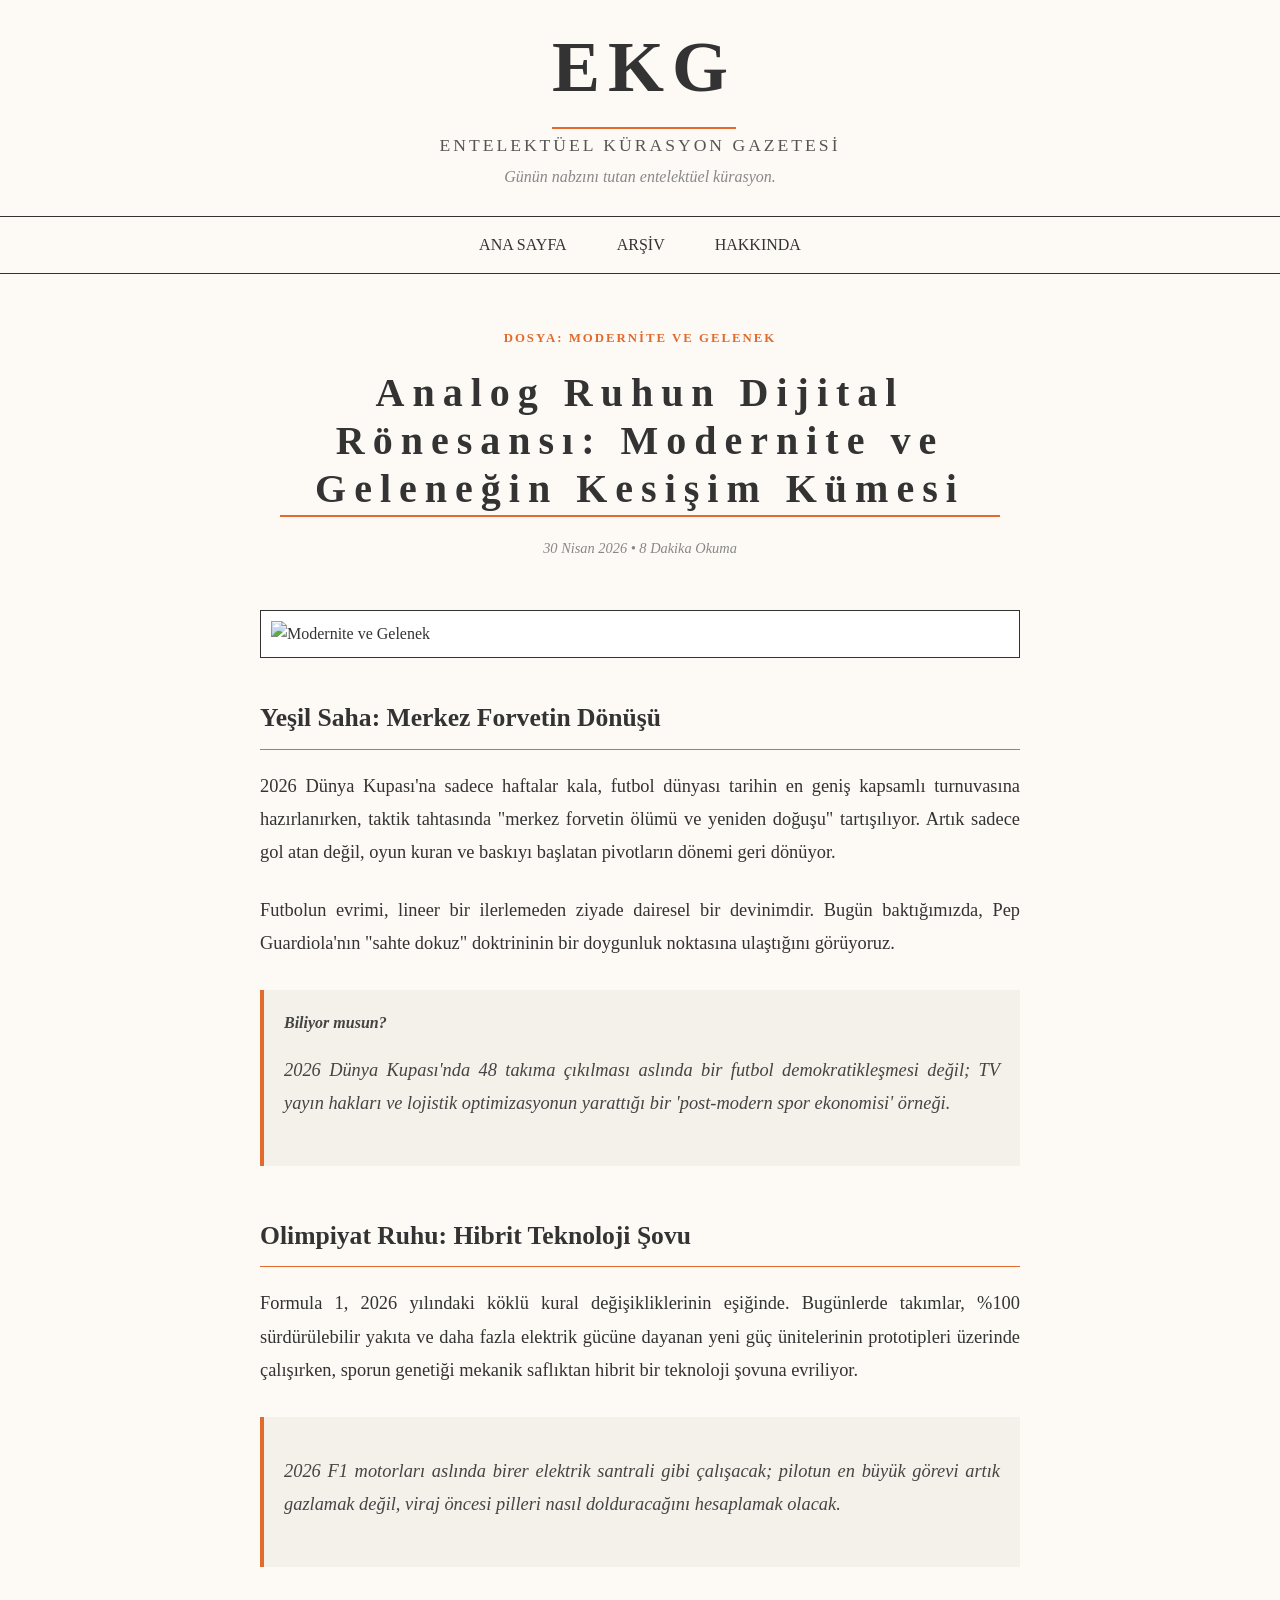
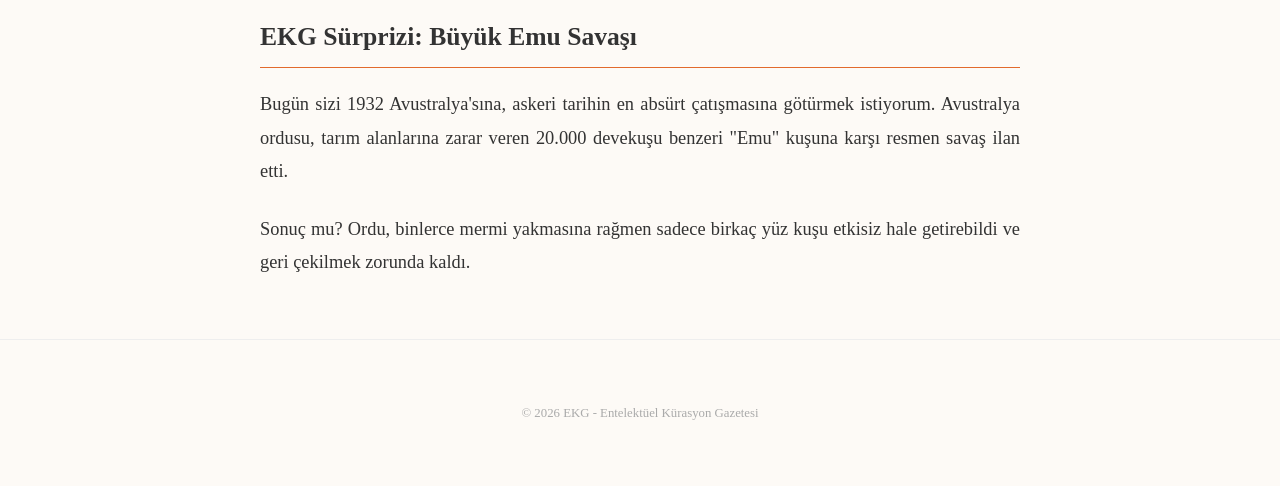
==== yazilar/analog-ruhun-dijital-ronesansi.html @ 29dde74d "ilkyazi" ====
<!DOCTYPE html>
<html lang="tr">
<head>
    <meta charset="UTF-8">
    <meta name="viewport" content="width=device-width, initial-scale=1.0">
    <title>Analog Ruhun Dijital Rönesansı | EKG</title>
    <link rel="stylesheet" href="../style.css"> </head>
<body>

    <header>
        <h1 class="site-title"><a href="../index.html">EKG</a></h1>
        <h2 class="full-name">Entelektüel Kürasyon Gazetesi</h2>
        <p class="motto">Günün nabzını tutan entelektüel kürasyon.</p>
    </header>

    <nav class="main-nav">
        <div class="mobile-menu-btn" id="mobileMenuBtn">
            <span></span><span></span><span></span>
            <small>MENÜ</small>
        </div>
        <ul class="nav-list" id="navList">
            <li><a href="../index.html">ANA SAYFA</a></li>
            <li><a href="#">ARŞİV</a></li>
            <li><a href="../hakkinda.html">HAKKINDA</a></li>
        </ul>
    </nav>

    <main class="article-container">
        <header class="article-header">
            <span class="category-tag">Dosya: Modernite ve Gelenek</span>
            <h1>Analog Ruhun Dijital Rönesansı: Modernite ve Geleneğin Kesişim Kümesi</h1>
            <div class="article-meta">
                <span class="date">30 Nisan 2026</span> • <span class="read-time">8 Dakika Okuma</span>
            </div>
        </header>

        <div class="featured-image-container">
            <img src="../resimler/manset-gorseli.jpg" alt="Modernite ve Gelenek" class="article-hero-img">
        </div>

        <div class="article-body">
            
            <section>
                <h3>Yeşil Saha: Merkez Forvetin Dönüşü</h3>
                <p>2026 Dünya Kupası'na sadece haftalar kala, futbol dünyası tarihin en geniş kapsamlı turnuvasına hazırlanırken, taktik tahtasında "merkez forvetin ölümü ve yeniden doğuşu" tartışılıyor. Artık sadece gol atan değil, oyun kuran ve baskıyı başlatan pivotların dönemi geri dönüyor.</p>
                <p>Futbolun evrimi, lineer bir ilerlemeden ziyade dairesel bir devinimdir. Bugün baktığımızda, Pep Guardiola'nın "sahte dokuz" doktrininin bir doygunluk noktasına ulaştığını görüyoruz.</p>
                
                <div class="ice-breaker-box">
                    <strong>Biliyor musun?</strong>
                    <p>2026 Dünya Kupası'nda 48 takıma çıkılması aslında bir futbol demokratikleşmesi değil; TV yayın hakları ve lojistik optimizasyonun yarattığı bir 'post-modern spor ekonomisi' örneği.</p>
                </div>
            </section>

            <section>
                <h3>Olimpiyat Ruhu: Hibrit Teknoloji Şovu</h3>
                <p>Formula 1, 2026 yılındaki köklü kural değişikliklerinin eşiğinde. Bugünlerde takımlar, %100 sürdürülebilir yakıta ve daha fazla elektrik gücüne dayanan yeni güç ünitelerinin prototipleri üzerinde çalışırken, sporun genetiği mekanik saflıktan hibrit bir teknoloji şovuna evriliyor.</p>
                <div class="ice-breaker-box">
                    <p>2026 F1 motorları aslında birer elektrik santrali gibi çalışacak; pilotun en büyük görevi artık gazlamak değil, viraj öncesi pilleri nasıl dolduracağını hesaplamak olacak.</p>
                </div>
            </section>

            <section class="ekg-surprise">
                <h3>EKG Sürprizi: Büyük Emu Savaşı</h3>
                <p>Bugün sizi 1932 Avustralya'sına, askeri tarihin en absürt çatışmasına götürmek istiyorum. Avustralya ordusu, tarım alanlarına zarar veren 20.000 devekuşu benzeri "Emu" kuşuna karşı resmen savaş ilan etti.</p>
                <p>Sonuç mu? Ordu, binlerce mermi yakmasına rağmen sadece birkaç yüz kuşu etkisiz hale getirebildi ve geri çekilmek zorunda kaldı.</p>
            </section>

        </div>
    </main>

    <footer>
        <p>&copy; 2026 EKG - Entelektüel Kürasyon Gazetesi</p>
    </footer>

    <script src="../script.js"></script>
</body>
</html>
---- style.css ----
/* ============================================================
   1. GENEL AYARLAR & TİPOGRAFİ
   ============================================================ */
html, body {
    overflow-x: hidden;
    width: 100%;
    margin: 0;
    padding: 0;
    box-sizing: border-box;
    background-color: #fdfaf6;
    color: #333;
    font-family: 'Georgia', serif;
    line-height: 1.6;
}

*, *:before, *:after { box-sizing: inherit; }

/* ============================================================
   2. HEADER (BAŞLIK)
   ============================================================ */
header {
    text-align: center;
    padding: 10px 20px 10px;
    background-color: #fdfaf6;
}

header h1 {
    font-size: 4.5rem;
    margin: 0;
    font-weight: bold;
    position: relative;
    display: inline-block;
    
    /* --- TAŞMAYI ÖNLEYEN KRİTİK AYARLAR --- */
    letter-spacing: 8px;
    /* En sondaki harfin sağındaki 8px boşluğu telafi edip bloğu tam merkeze çeker */
    margin-right: -8px; 
    padding: 0;
}

/* Nabız Çizgisi */
header h1::after {
    content: "";
    display: block;
    /* Artık bounding box düzeldiği için tam %100 kullanabiliriz */
    width: (100% - 8px);
    margin: 2px auto 0;
    height: 2px;
    background: #e26a2c;
    
    /* --- BOŞLUĞU DARALTAN AYAR --- */
    /* 12px olan boşluğu 2px'e indirdik, tam harflerin dibine çektik */
    margin: 2px auto 0; 
    
    animation: real-heartbeat 5s infinite ease-in-out;
    transform-origin: center;
}




header h1 a { text-decoration: none; color: inherit; }

.full-name {
    font-size: 1.1rem;
    font-weight: normal;
    text-transform: uppercase;
    letter-spacing: 3px;
    margin: 2px 0;
    color: #555;
}

.motto {
    font-style: italic;
    color: #888;
    font-size: 1rem;
    margin-top: 5px;
}

/* ============================================================
   3. EKG NAVİGASYON SİSTEMİ (ÇALIŞAN YAPI)
   ============================================================ */
.main-nav {
    border-top: 1px solid #333;
    border-bottom: 1px solid #333;
    background-color: #fdfaf6;
    position: sticky;
    top: 0;
    z-index: 10000;
    width: 100%;
}

.nav-list {
    display: flex;
    justify-content: center;
    margin: 0;
    padding: 0;
    list-style: none !important;
}

.nav-list li {
    position: relative;
    list-style: none !important;
}

.nav-list li a {
    display: block;
    padding: 15px 25px;
    color: #333 !important;
    text-decoration: none !important;
    font-size: 1rem;
    transition: 0.3s;
}

.nav-list li a:hover, .nav-list li a.active { color: #e26a2c !important; }

/* --- MASAÜSTÜ & TABLET (769px Üstü) --- */
@media (min-width: 769px) {
    .mobile-menu-btn { display: none !important; }
    
    .dropdown-content {
        display: none;
        position: absolute;
        top: 100%;
        left: 0;
        background-color: #333;
        min-width: 220px;
        box-shadow: 0 8px 16px rgba(0,0,0,0.2);
        flex-direction: column;
        padding: 0;
    }
    .dropdown.is-open .dropdown-content { display: flex !important; }
}

/* --- MOBİL (768px ve Altı) --- */
@media (max-width: 768px) {
    .mobile-menu-btn {
        display: flex !important;
        flex-direction: column;
        align-items: center;
        padding: 12px;
        cursor: pointer;
    }
    .mobile-menu-btn span { width: 25px; height: 2px; background: #333; margin: 2px 0; }
    .mobile-menu-btn small { font-size: 0.6rem; text-transform: uppercase; }

    .nav-list {
        display: none !important; 
        flex-direction: column !important;
        width: 100%;
        text-align: center;
    }

    .nav-list.is-active { display: flex !important; }

    .nav-list li { width: 100%; border-top: 1px solid #eee; }
    .nav-list li a { padding: 15px !important; }

    .dropdown-content {
        display: none !important;
        background-color: #333;
        width: 100%;
        padding: 0;
        position: static !important;
    }
    .dropdown.is-open .dropdown-content { display: block !important; }
}

.dropdown-content li a { color: #fdfaf6 !important; padding: 12px !important; font-size: 0.9rem; border-bottom: 1px solid #444; }

/* ============================================================
   4. ANA İÇERİK ALANI (MANŞET & GRID)
   ============================================================ */
main {
    max-width: 1100px;
    margin: 20px auto;
    padding: 0 20px;
}

.headline-zone {
    display: grid;
    grid-template-columns: 2fr 1fr;
    gap: 30px;
    margin-bottom: 30px;
}

.main-featured {
    background: #f4f1ea;
    padding: 25px;
    border: 1px solid #333;
    display: flex;
    flex-direction: column;
    justify-content: center;
}

.main-featured h2 { font-size: 1.8rem; margin: 10px 0; }

/* Günün Nabzı Kutusu */
.pulse-box {
    background: #333;
    color: #fdfaf6;
    padding: 25px;
    display: flex;
    flex-direction: column;
    justify-content: space-between;
    border: 1px solid #333;
}

.pulse-box h3 {
    font-size: 0.8rem;
    text-transform: uppercase;
    letter-spacing: 3px;
    margin: 0;
    border-bottom: 1px solid #555;
    padding-bottom: 10px;
}

.pulse-content .concept {
    display: block;
    font-size: 1.5rem;
    font-weight: bold;
    margin: 20px 0 15px;
    color: #e26a2c;
}

.pulse-footer { font-size: 0.7rem; opacity: 0.6; text-align: right; }

/* ============================================================
   5. KARO (GRID) DÜZENİ & YAZI KARTLARI
   ============================================================ */
.post-list h3 {
    font-size: 1.5rem;
    border-bottom: 2px solid #333;
    padding-bottom: 10px;
    margin-bottom: 30px;
    text-transform: uppercase;
}

.post-list-grid {
    display: grid;
    grid-template-columns: repeat(auto-fit, minmax(300px, 1fr));
    gap: 30px;
}

.post-card {
    background: #f9f7f2;
    border: 1px solid #efebe4;
    padding: 25px;
    display: flex;
    flex-direction: column;
    transition: all 0.3s ease;
    text-decoration: none;
    color: inherit;
}

/* Üzerine gelince (Hover) parlaması için */
.post-card:hover {
    background-color: #fdfaf6; /* Sayfa zemin rengine döner */
    transform: translateY(-8px);
    box-shadow: 0 12px 24px rgba(0,0,0,0.05);
    border-color: #e26a2c;
}

.post-image-placeholder {
    width: 100%;
    height: 180px;
    overflow: hidden;
    background-color: #f0f0f0;
    margin-bottom: 15px;
}

.grid-img {
    width: 100%;
    height: 180px;
    object-fit: cover;
    transition: transform 0.3s ease;
}

.post-card:hover .grid-img { transform: scale(1.05); }

.post-card .date { font-size: 0.75rem; color: #999; text-transform: uppercase; }

.post-card h4 { margin: 15px 0; font-size: 1.4rem; line-height: 1.3; }

.read-more {
    margin-top: 20px;
    display: inline-block;
    color: #e26a2c;
    font-weight: bold;
    text-decoration: none;
    font-size: 0.9rem;
}

/* ============================================================
   6. FOOTER & MOBİL LAYOUT AYARLARI
   ============================================================ */
footer {
    text-align: center;
    padding: 50px 20px;
    border-top: 1px solid #eee;
    margin-top: 60px;
    font-size: 0.8rem;
    color: #aaa;
}

@media (max-width: 768px) {
    .headline-zone { grid-template-columns: 1fr; }
    header h1 { font-size: 2.8rem; }
    .post-list-grid { grid-template-columns: 1fr; }
}

/* ============================================================
   EKG LİNK VE ETKİLEŞİM ESTETİĞİ (UNIFIED DESIGN)
   ============================================================ */

/* 1. EVRENSEL LİNK TEMİZLİĞİ */
a, a:visited, a:hover, a:active {
    text-decoration: none !important; /* Alt çizgiyi her yerde yasakla */
    color: inherit; /* Varsayılan mavi/mor rengi öldür */
    outline: none;
}

/* 2. MANŞET (FEATURED) ALANI DÜZENLEMESİ */
.main-featured {
    cursor: pointer; /* Alanın tamamının etkileşimli olduğunu hissettirir */
    transition: background-color 0.3s ease, border-color 0.3s ease;
}

.main-featured h2 {
    color: #333;
    transition: color 0.3s ease;
    margin-bottom: 15px;
}

/* Manşet üzerine gelince başlık turuncuya dönsün */
.main-featured:hover h2 {
    color: #e26a2c;
}

/* 3. POST CARD (GÜNCEL KÜRASYONLAR) BAŞLIKLARI */
.post-title-link h4 {
    color: #333;
    margin: 15px 0;
    transition: color 0.3s ease;
}

/* Kart üzerine gelince başlık turuncuya dönsün */
.post-card:hover h4 {
    color: #e26a2c;
}

/* 4. "DEVAMINI OKU" BUTONLARI (ORTAK DİL) */
.read-more, .read-more-btn {
    color: #e26a2c !important; /* İmza turuncumuz */
    font-weight: bold;
    font-size: 0.9rem;
    display: inline-block;
    margin-top: 15px;
    position: relative;
    transition: all 0.3s ease;
}

/* Hover durumunda minik bir süzülme ve ok işareti vurgusu */
.read-more:hover, .read-more-btn:hover {
    opacity: 0.8;
    transform: translateX(8px); /* Sağa doğru zarif bir kayma */
}

/* 5. METİN ÖZETLERİ (P Etiketleri) */
.main-featured p, .post-card p {
    color: #555; /* Okunabilirliği yüksek, yumuşak bir siyah */
    font-size: 0.95rem;
    line-height: 1.6;
}

/* --- HAKKINDA SAYFASI ÖZEL --- */
.about-section {
    max-width: 800px;
    margin: 40px auto;
    background: #f4f1ea;
    padding: 40px;
    border: 1px solid #333;
    text-align: center;
}

.about-text h2 {
    font-size: 2rem;
    margin-bottom: 30px;
    letter-spacing: 2px;
}

.about-text p {
    font-size: 1.1rem;
    color: #444;
    margin-bottom: 25px;
    text-align: justify;
}

.separator {
    font-size: 1.5rem;
    margin: 40px 0;
    color: #e26a2c;
}

.contact-info h3 {
    font-size: 1.2rem;
    text-transform: uppercase;
    margin-bottom: 10px;
}

.email-link {
    color: #e26a2c !important;
    font-weight: bold;
    text-decoration: underline !important;
}

/* GERÇEKÇİ STOACI NABIZ ANİMASYONU */
@keyframes real-heartbeat {
    0% { transform: scaleX(0.1); opacity: 0.2; }    /* Başlangıç: Sessizlik */
    5% { transform: scaleX(1.05); opacity: 1; }    /* LUB: Ana Atış */
    8% { transform: scaleX(0.8); opacity: 0.6; }     /* Ara Geçiş */
    12% { transform: scaleX(1.1); opacity: 1; }     /* DUB: Artçı Atış */
    18% { transform: scaleX(0.1); opacity: 0.2; }    /* Sönümlenme */
    100% { transform: scaleX(0.1); opacity: 0.2; }  /* Uzun Bekleyiş: Dinginlik */
}

/* --- YAZI SAYFASI ESTETİĞİ --- */
.article-container {
    max-width: 800px;
    /* Okuma kolaylığı için ideal genişlik */
    margin: 40px auto;
}

.article-header {
    text-align: center;
    margin-bottom: 40px;
}

.category-tag {
    color: #e26a2c;
    text-transform: uppercase;
    font-weight: bold;
    font-size: 0.8rem;
    letter-spacing: 2px;
}

.article-header h1 {
    font-size: 2.5rem;
    line-height: 1.2;
    margin: 20px 0;
}

.article-meta {
    font-size: 0.9rem;
    color: #888;
    font-style: italic;
}

.featured-image-container {
    margin-bottom: 40px;
    border: 1px solid #333;
    padding: 10px;
    background: #fff;
}

.article-hero-img {
    width: 100%;
    height: auto;
    display: block;
}

.article-body section {
    margin-bottom: 50px;
}

.article-body h3 {
    font-size: 1.6rem;
    border-bottom: 1px solid #e26a2c;
    padding-bottom: 10px;
    margin-bottom: 20px;
}

.article-body p {
    font-size: 1.15rem;
    line-height: 1.8;
    margin-bottom: 25px;
    text-align: justify;
}

/* Ice Breaker Kutuları */
.ice-breaker-box {
    background-color: #f4f1ea;
    border-left: 4px solid #e26a2c;
    padding: 20px;
    margin: 30px 0;
    font-style: italic;
    color: #444;
    font-size: 1rem;
}
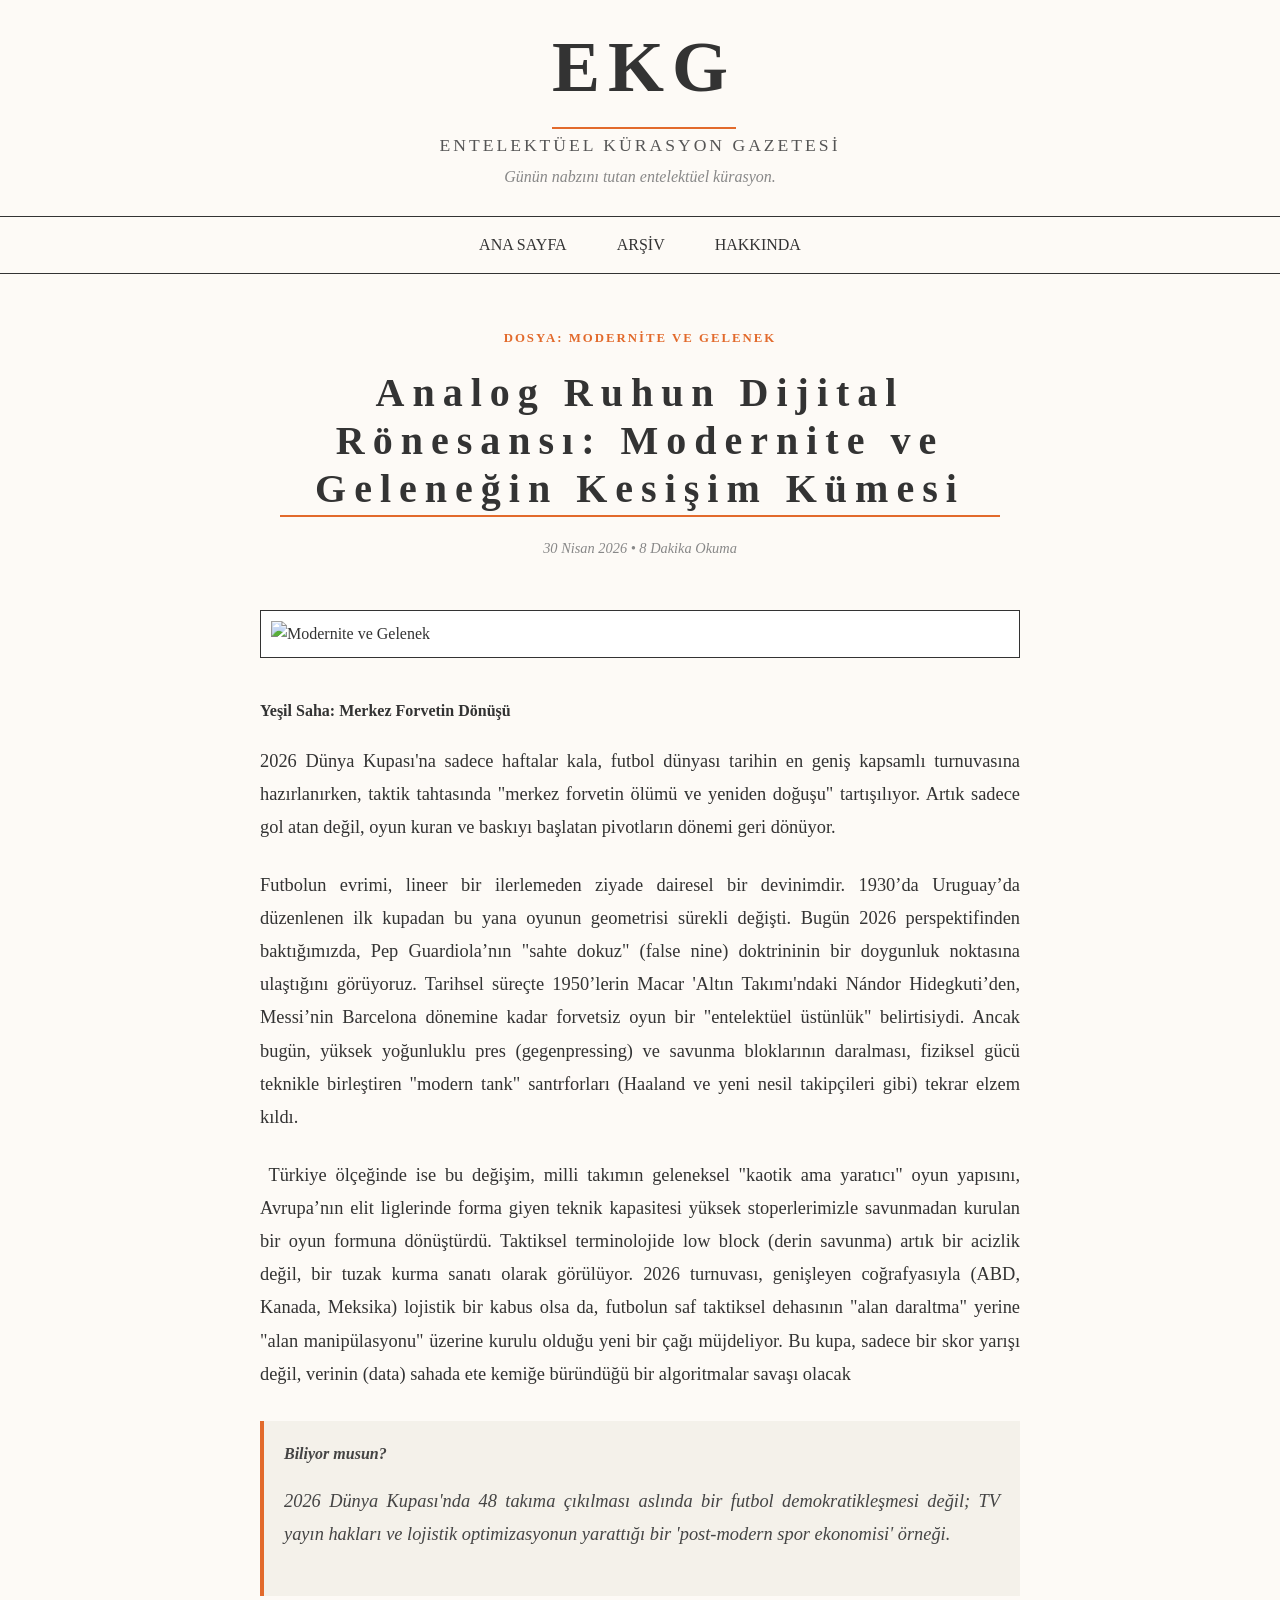
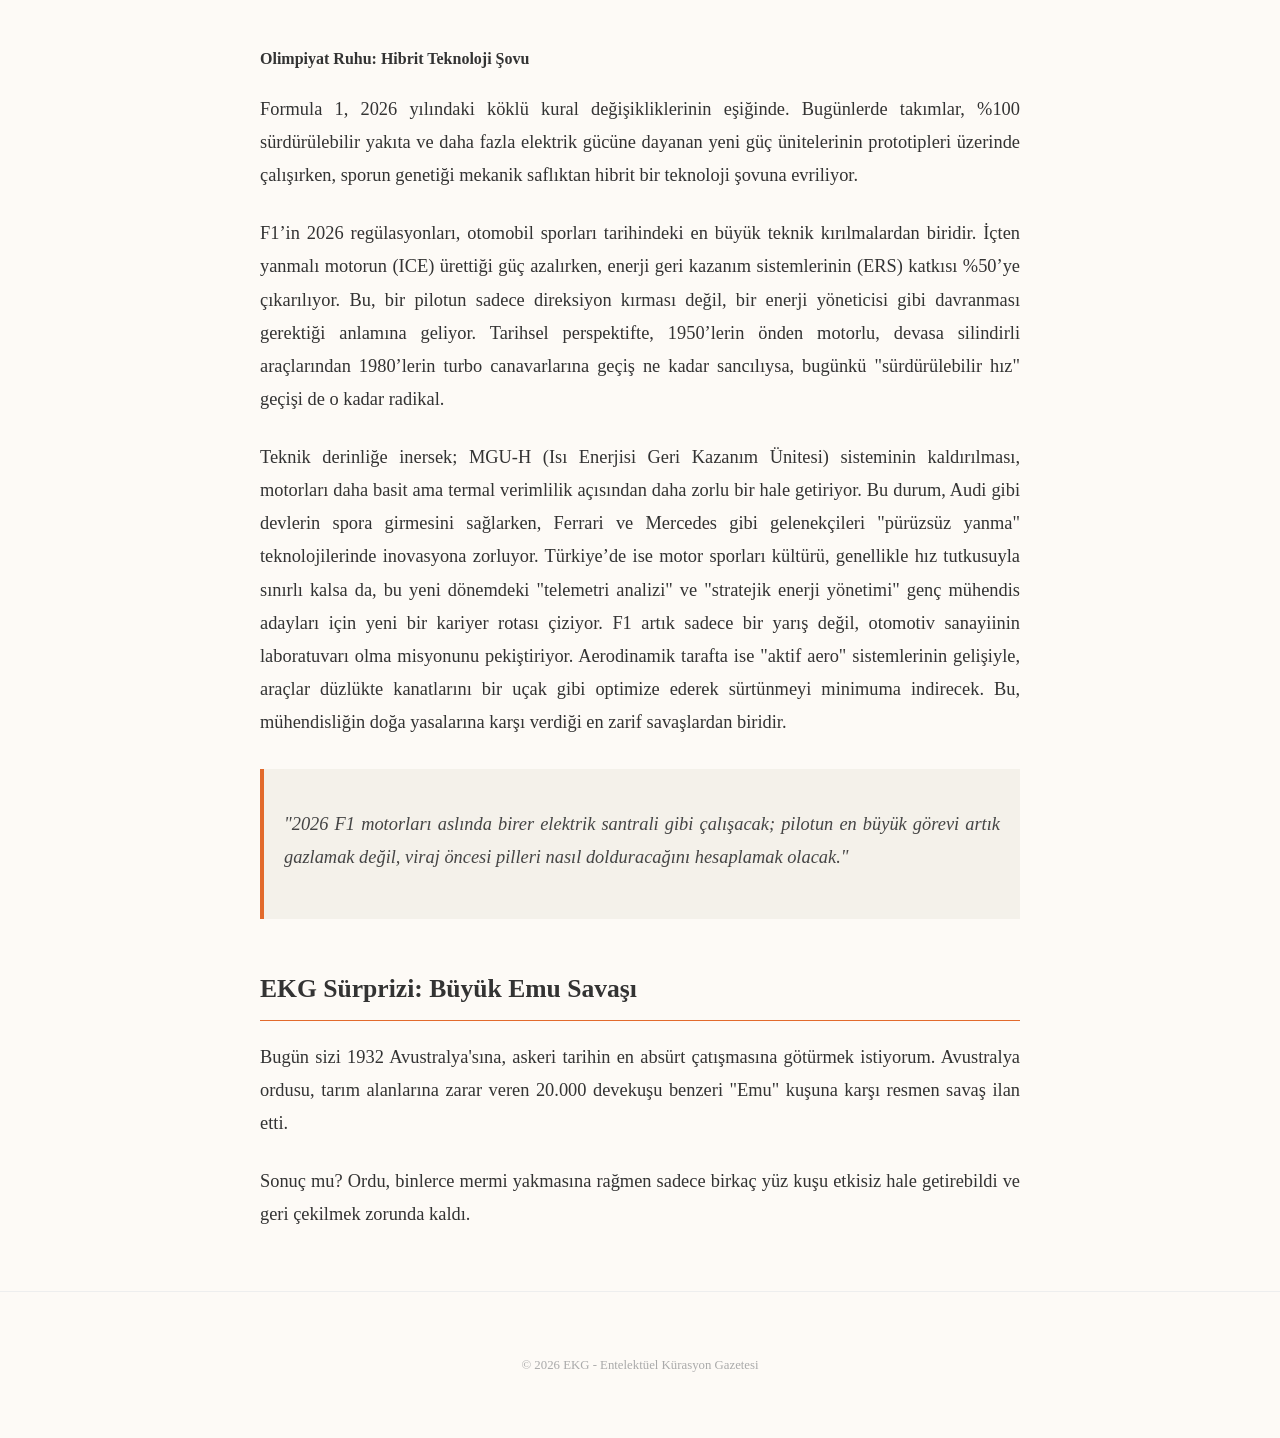
==== commit e7bf36f7: "ilk-yaziv1.0" ====
--- a/yazilar/analog-ruhun-dijital-ronesansi.html
+++ b/yazilar/analog-ruhun-dijital-ronesansi.html
@@ -41,9 +41,12 @@
         <div class="article-body">
             
             <section>
-                <h3>Yeşil Saha: Merkez Forvetin Dönüşü</h3>
+                <h4>Yeşil Saha: Merkez Forvetin Dönüşü</h4>
                 <p>2026 Dünya Kupası'na sadece haftalar kala, futbol dünyası tarihin en geniş kapsamlı turnuvasına hazırlanırken, taktik tahtasında "merkez forvetin ölümü ve yeniden doğuşu" tartışılıyor. Artık sadece gol atan değil, oyun kuran ve baskıyı başlatan pivotların dönemi geri dönüyor.</p>
-                <p>Futbolun evrimi, lineer bir ilerlemeden ziyade dairesel bir devinimdir. Bugün baktığımızda, Pep Guardiola'nın "sahte dokuz" doktrininin bir doygunluk noktasına ulaştığını görüyoruz.</p>
+                <p>Futbolun evrimi, lineer bir ilerlemeden ziyade dairesel bir devinimdir. 1930’da Uruguay’da düzenlenen ilk kupadan bu yana oyunun geometrisi sürekli değişti. Bugün 2026 perspektifinden baktığımızda, Pep Guardiola’nın "sahte dokuz" (false nine) doktrininin bir doygunluk noktasına ulaştığını görüyoruz. Tarihsel süreçte 1950’lerin Macar 'Altın Takımı'ndaki Nándor Hidegkuti’den, Messi’nin Barcelona dönemine kadar forvetsiz oyun bir "entelektüel üstünlük" belirtisiydi. Ancak bugün, yüksek yoğunluklu pres (gegenpressing) ve savunma bloklarının daralması, fiziksel gücü teknikle birleştiren "modern tank" santrforları (Haaland ve yeni nesil takipçileri gibi) tekrar elzem kıldı.</p>
+                <p>
+                    ​ Türkiye ölçeğinde ise bu değişim, milli takımın geleneksel "kaotik ama yaratıcı" oyun yapısını, Avrupa’nın elit liglerinde forma giyen teknik kapasitesi yüksek stoperlerimizle savunmadan kurulan bir oyun formuna dönüştürdü. Taktiksel terminolojide low block (derin savunma) artık bir acizlik değil, bir tuzak kurma sanatı olarak görülüyor. 2026 turnuvası, genişleyen coğrafyasıyla (ABD, Kanada, Meksika) lojistik bir kabus olsa da, futbolun saf taktiksel dehasının "alan daraltma" yerine "alan manipülasyonu" üzerine kurulu olduğu yeni bir çağı müjdeliyor. Bu kupa, sadece bir skor yarışı değil, verinin (data) sahada ete kemiğe büründüğü bir algoritmalar savaşı olacak
+                </p>
                 
                 <div class="ice-breaker-box">
                     <strong>Biliyor musun?</strong>
@@ -52,10 +55,13 @@
             </section>
 
             <section>
-                <h3>Olimpiyat Ruhu: Hibrit Teknoloji Şovu</h3>
+                <h4>Olimpiyat Ruhu: Hibrit Teknoloji Şovu</h4>
                 <p>Formula 1, 2026 yılındaki köklü kural değişikliklerinin eşiğinde. Bugünlerde takımlar, %100 sürdürülebilir yakıta ve daha fazla elektrik gücüne dayanan yeni güç ünitelerinin prototipleri üzerinde çalışırken, sporun genetiği mekanik saflıktan hibrit bir teknoloji şovuna evriliyor.</p>
+                <p>F1’in 2026 regülasyonları, otomobil sporları tarihindeki en büyük teknik kırılmalardan biridir. İçten yanmalı motorun (ICE) ürettiği güç azalırken, enerji geri kazanım sistemlerinin (ERS) katkısı %50’ye çıkarılıyor. Bu, bir pilotun sadece direksiyon kırması değil, bir enerji yöneticisi gibi davranması gerektiği anlamına geliyor. Tarihsel perspektifte, 1950’lerin önden motorlu, devasa silindirli araçlarından 1980’lerin turbo canavarlarına geçiş ne kadar sancılıysa, bugünkü "sürdürülebilir hız" geçişi de o kadar radikal.</p>
+                <p>​Teknik derinliğe inersek; MGU-H (Isı Enerjisi Geri Kazanım Ünitesi) sisteminin kaldırılması, motorları daha basit ama termal verimlilik açısından daha zorlu bir hale getiriyor. Bu durum, Audi gibi devlerin spora girmesini sağlarken, Ferrari ve Mercedes gibi gelenekçileri "pürüzsüz yanma" teknolojilerinde inovasyona zorluyor. Türkiye’de ise motor sporları kültürü, genellikle hız tutkusuyla sınırlı kalsa da, bu yeni dönemdeki "telemetri analizi" ve "stratejik enerji yönetimi" genç mühendis adayları için yeni bir kariyer rotası çiziyor. F1 artık sadece bir yarış değil, otomotiv sanayiinin laboratuvarı olma misyonunu pekiştiriyor. Aerodinamik tarafta ise "aktif aero" sistemlerinin gelişiyle, araçlar düzlükte kanatlarını bir uçak gibi optimize ederek sürtünmeyi minimuma indirecek. Bu, mühendisliğin doğa yasalarına karşı verdiği en zarif savaşlardan biridir.
+                    </p>
                 <div class="ice-breaker-box">
-                    <p>2026 F1 motorları aslında birer elektrik santrali gibi çalışacak; pilotun en büyük görevi artık gazlamak değil, viraj öncesi pilleri nasıl dolduracağını hesaplamak olacak.</p>
+                    <p>"2026 F1 motorları aslında birer elektrik santrali gibi çalışacak; pilotun en büyük görevi artık gazlamak değil, viraj öncesi pilleri nasıl dolduracağını hesaplamak olacak."</p>
                 </div>
             </section>
 
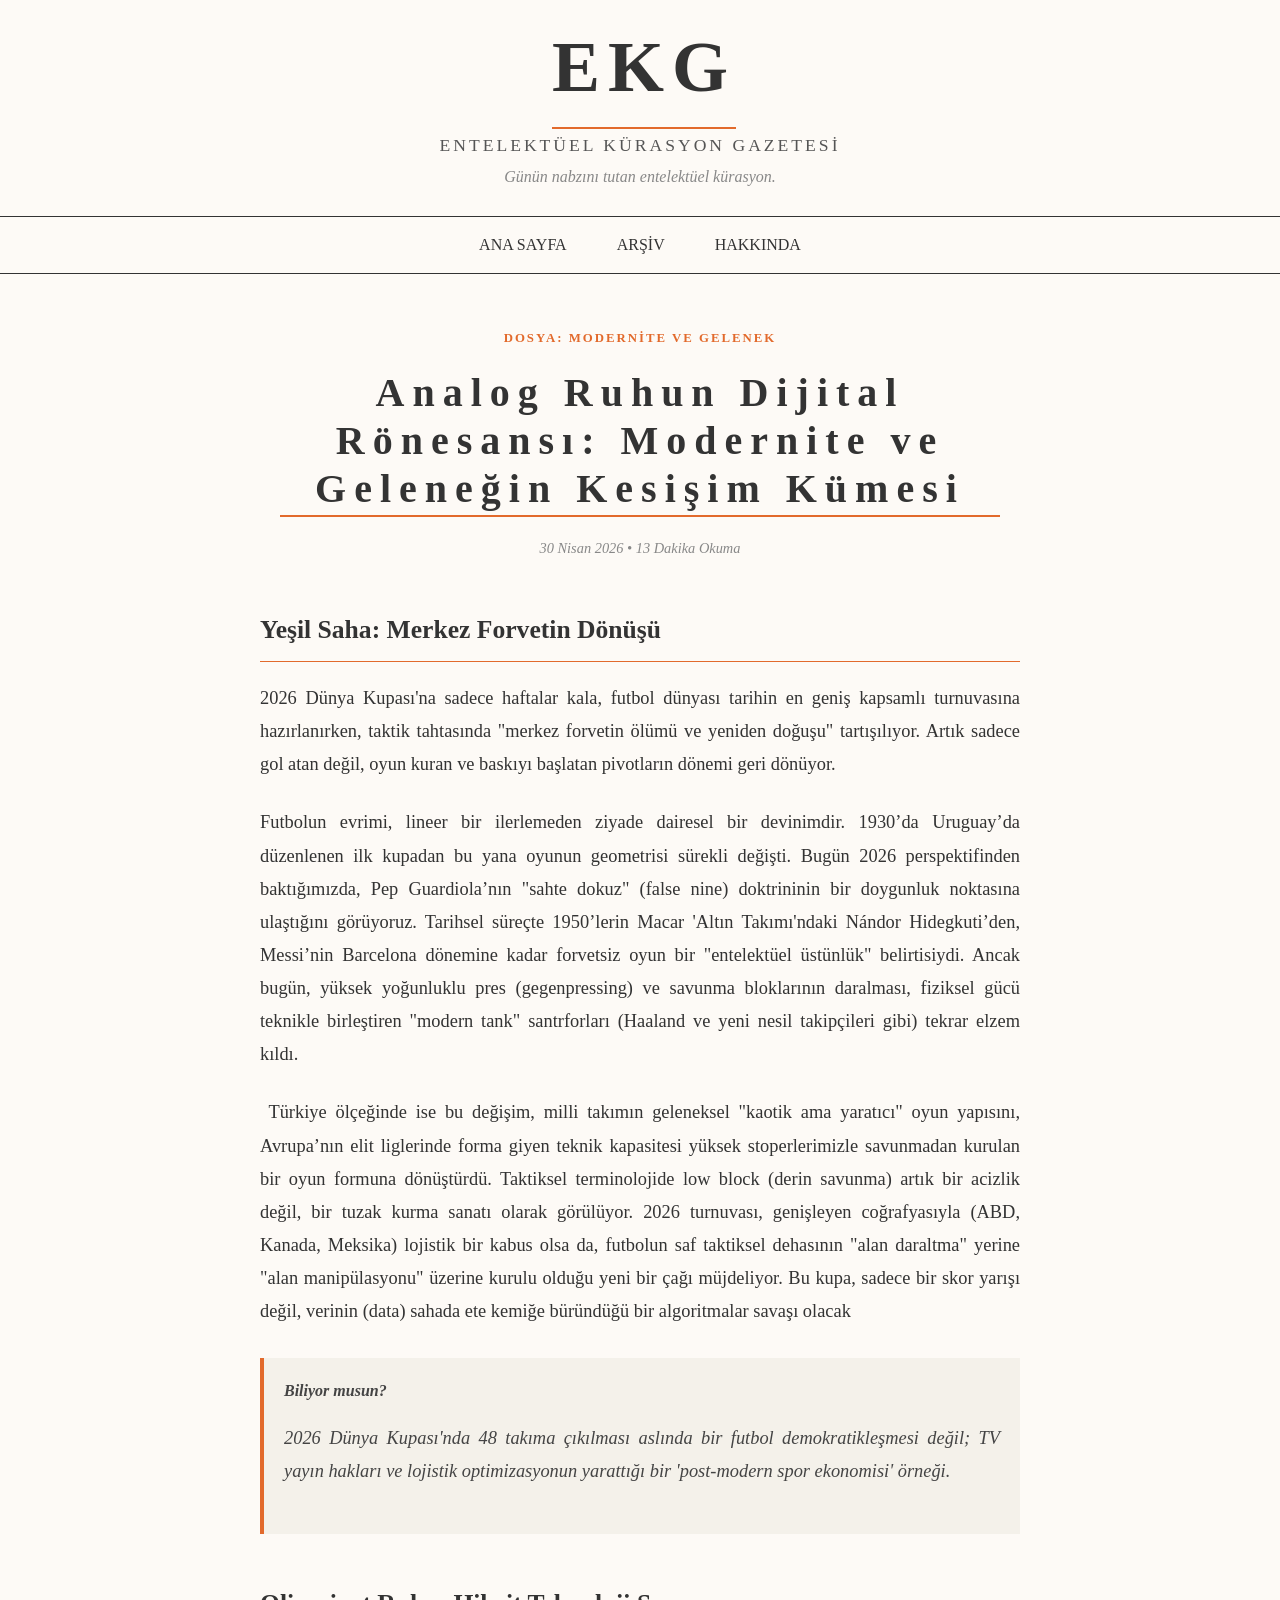
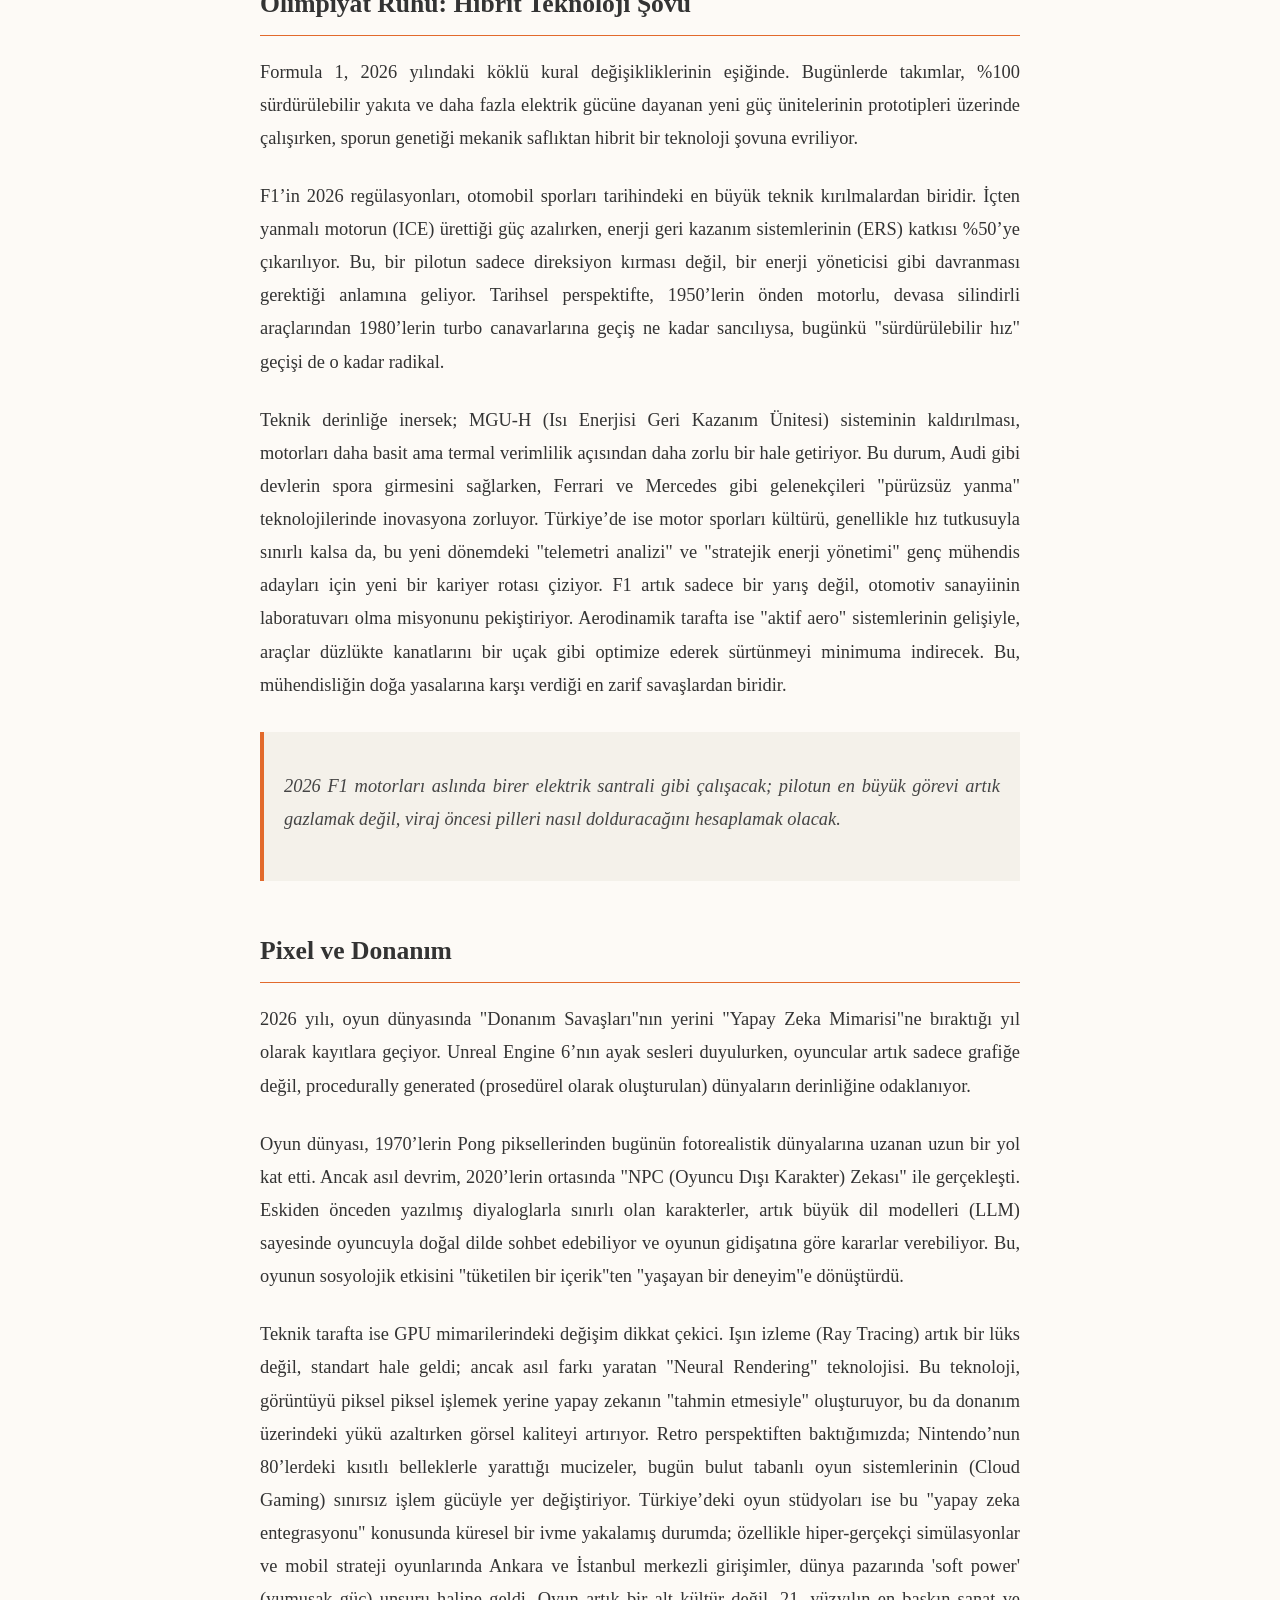
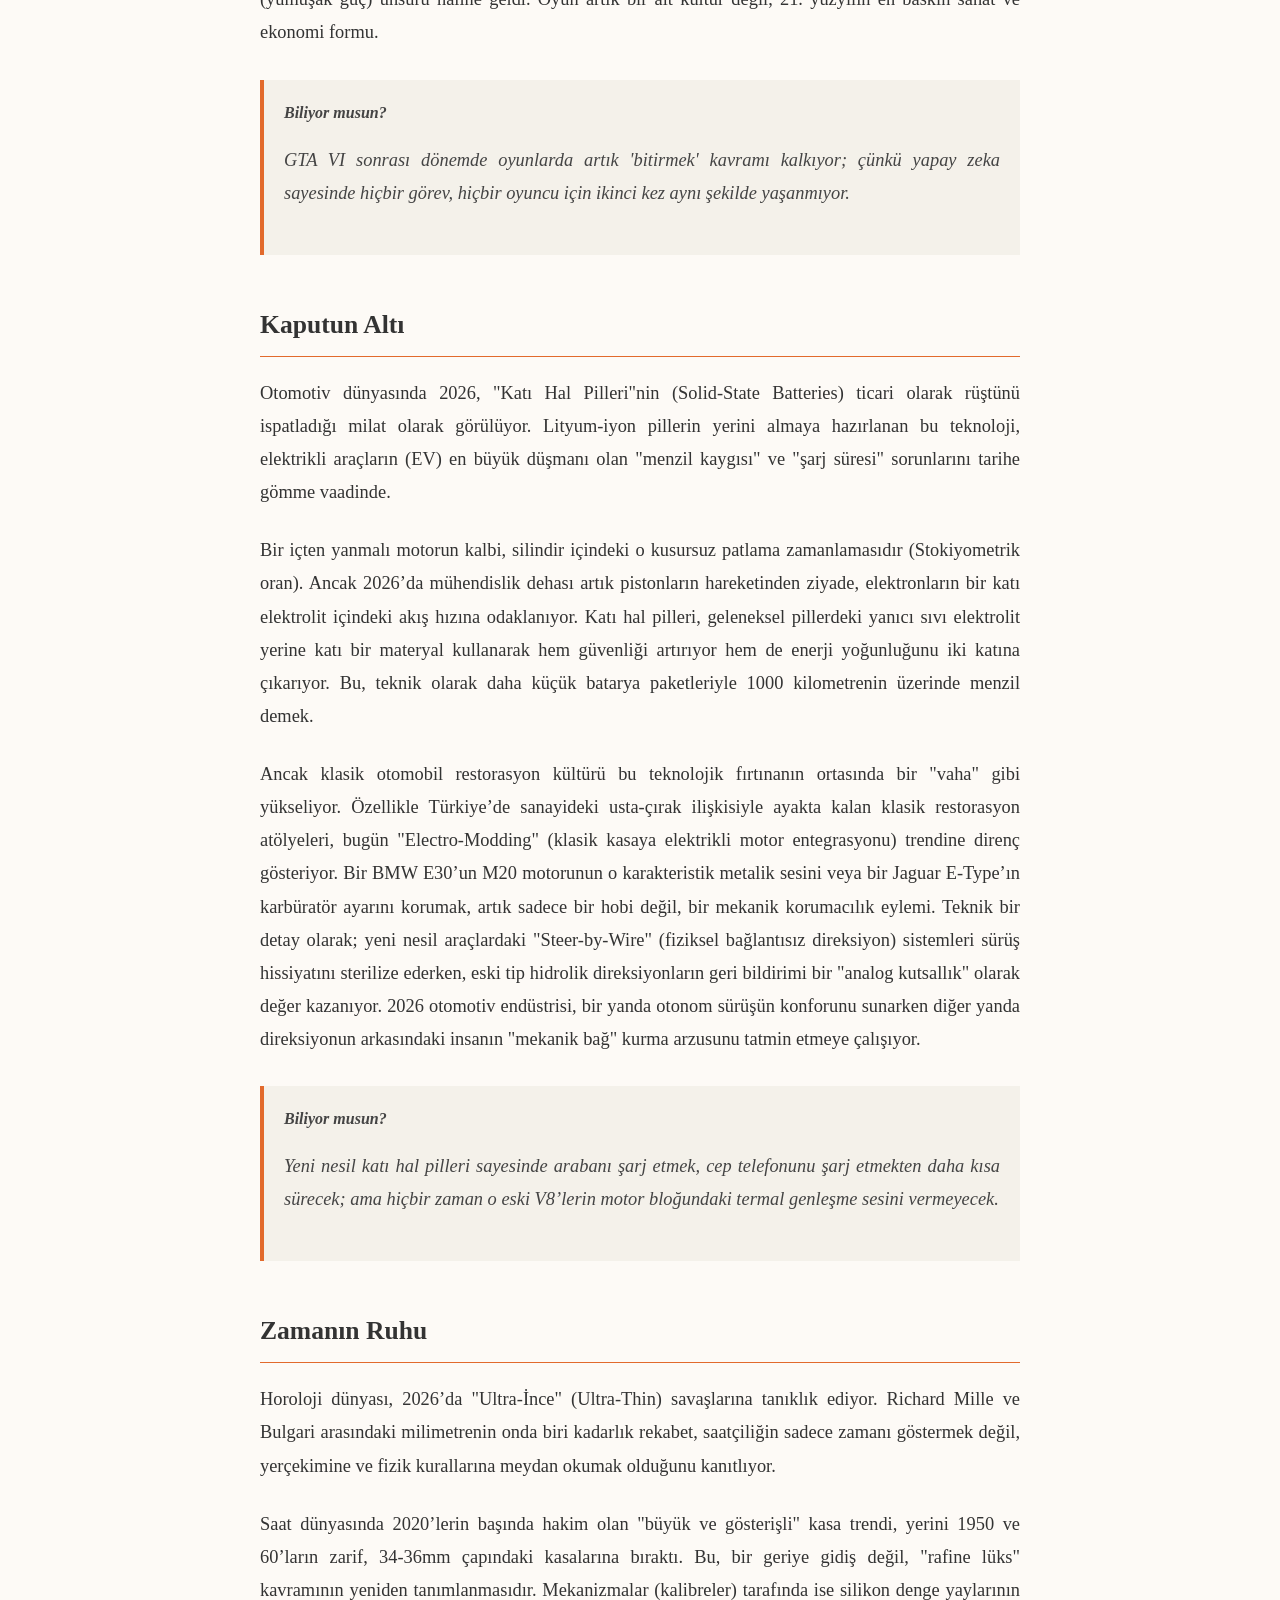
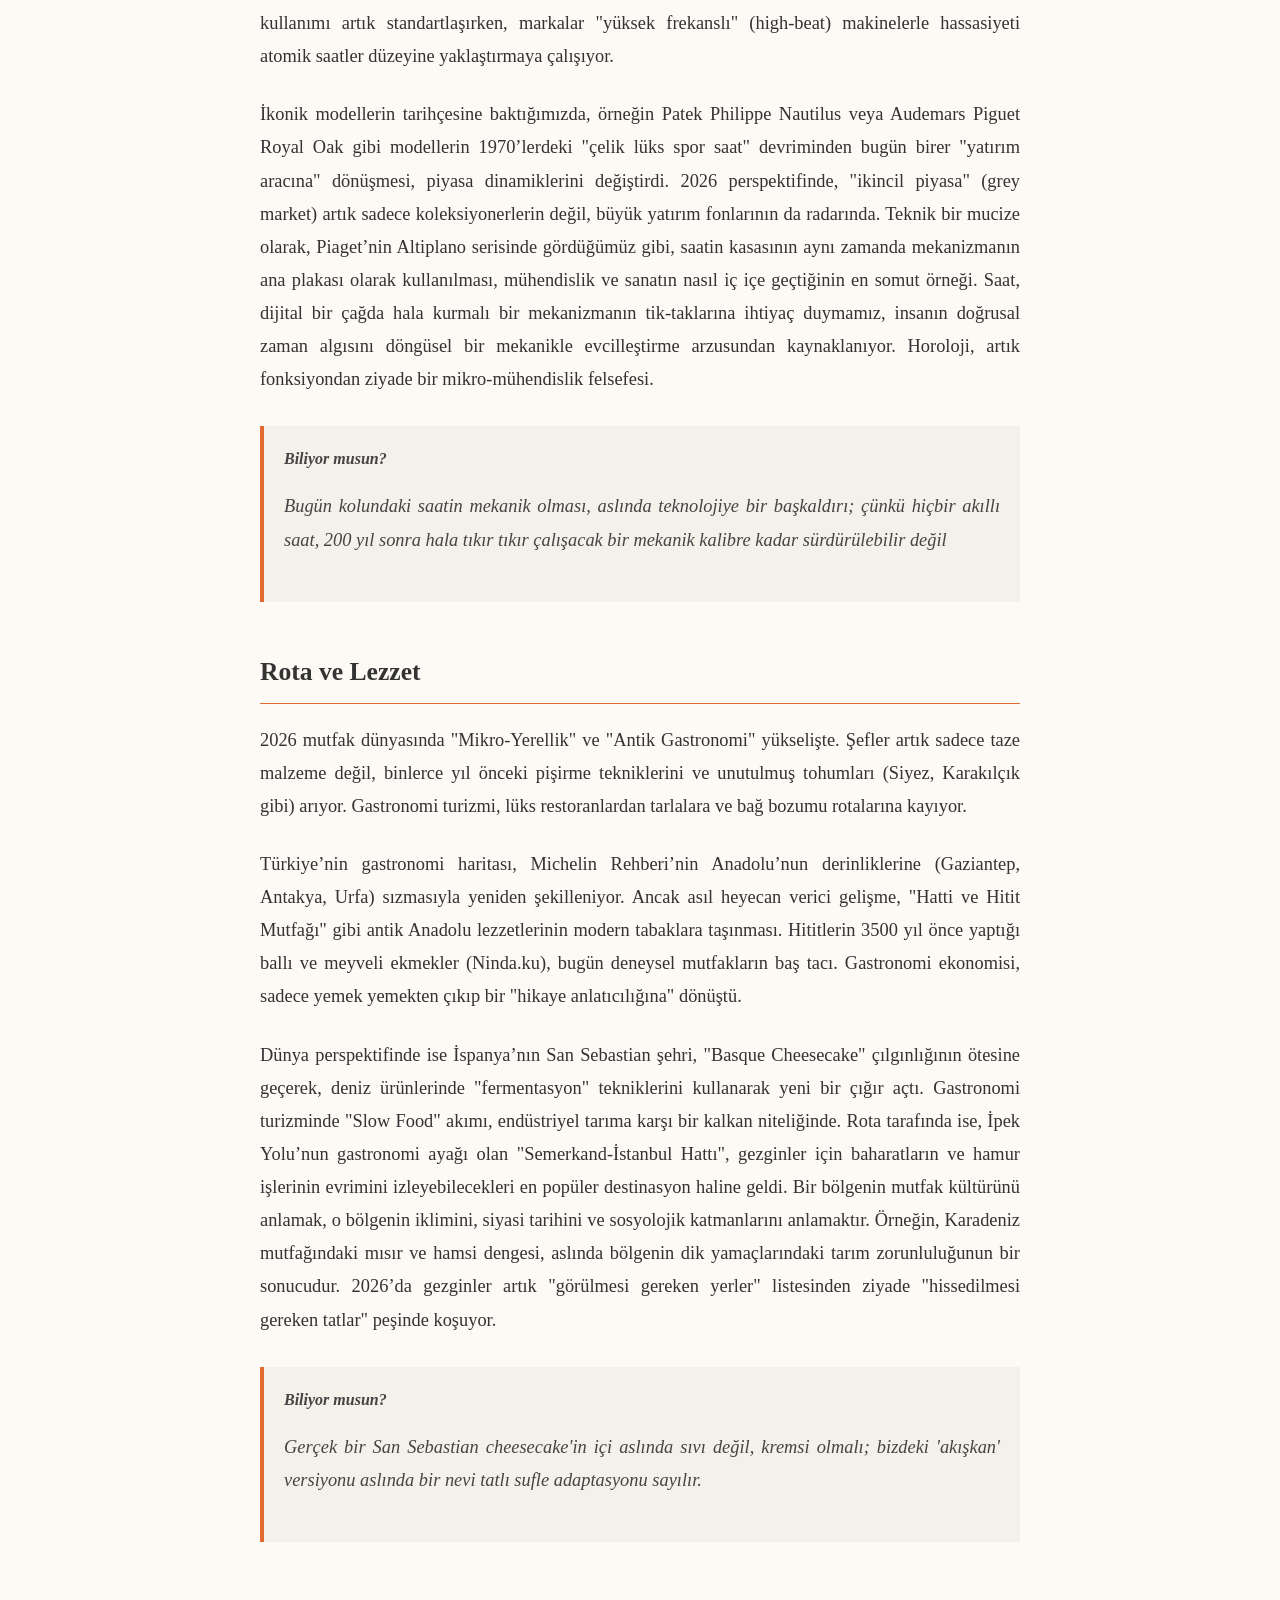
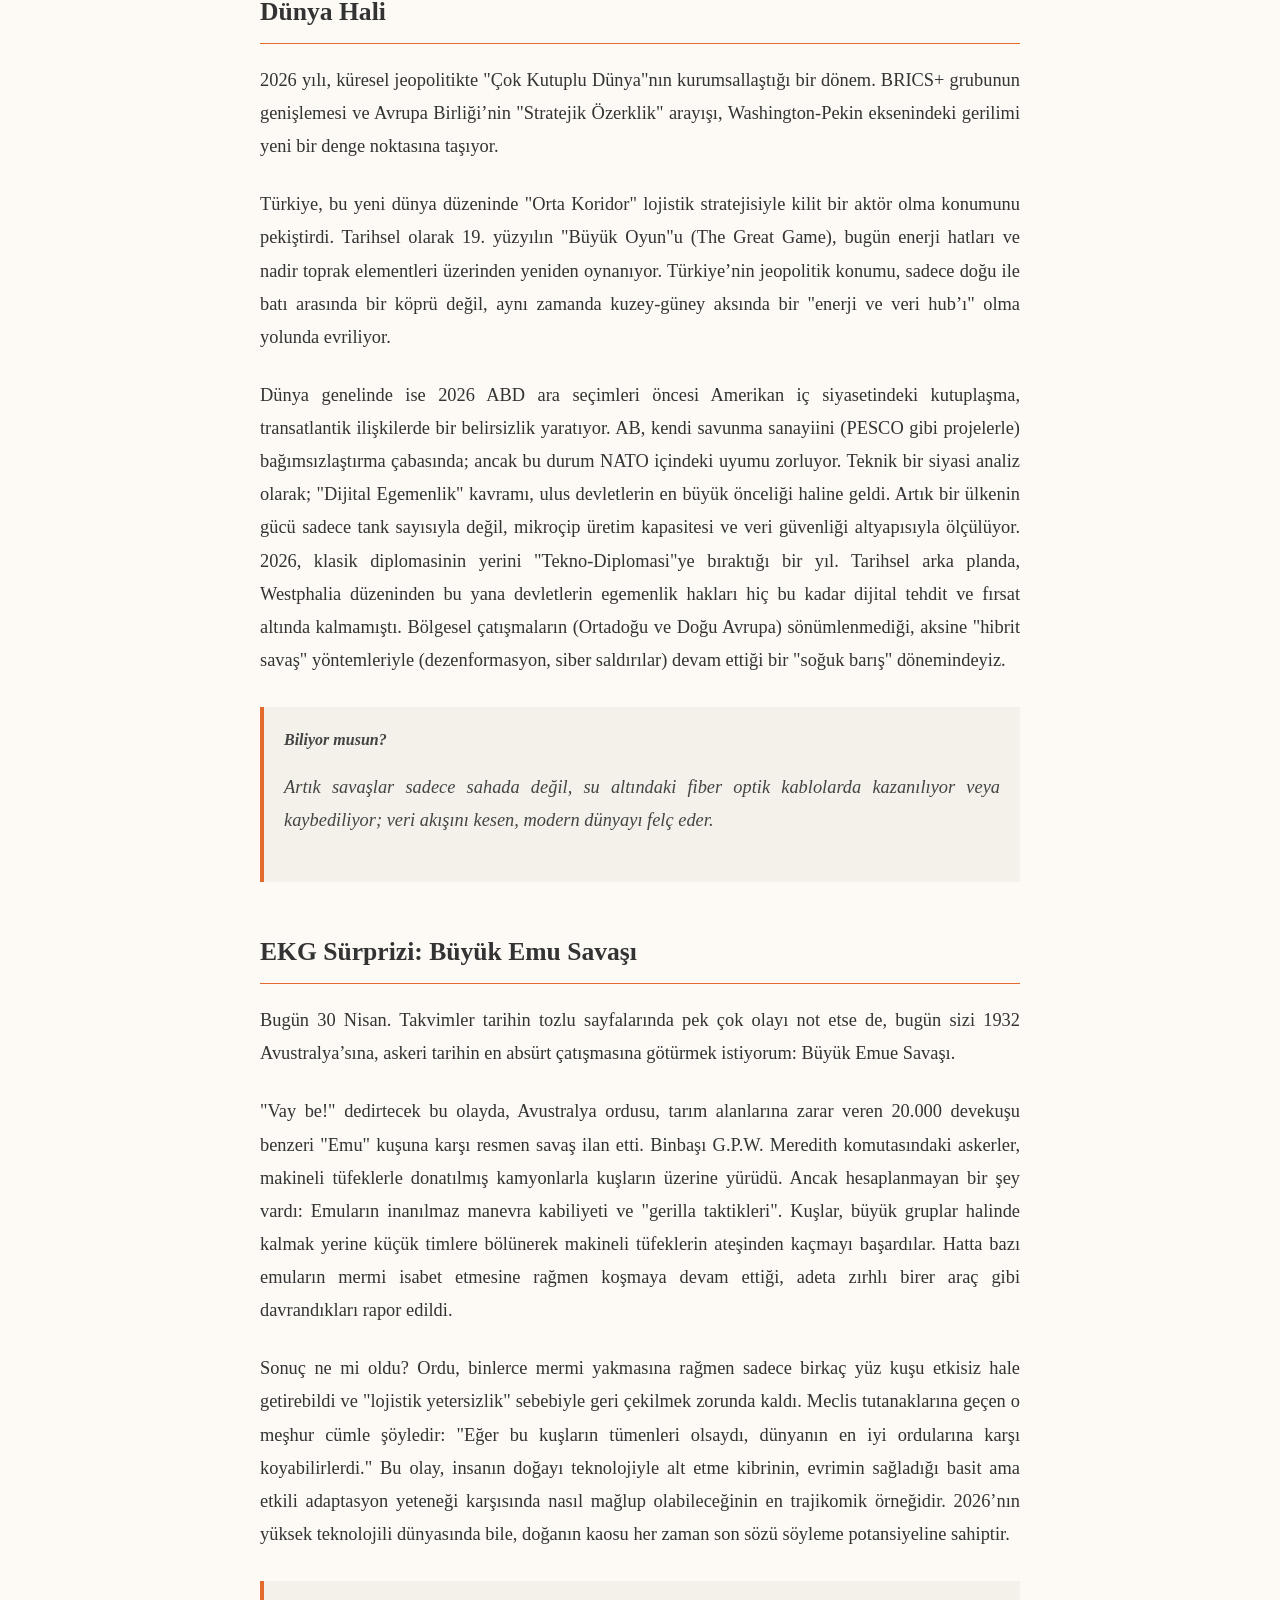
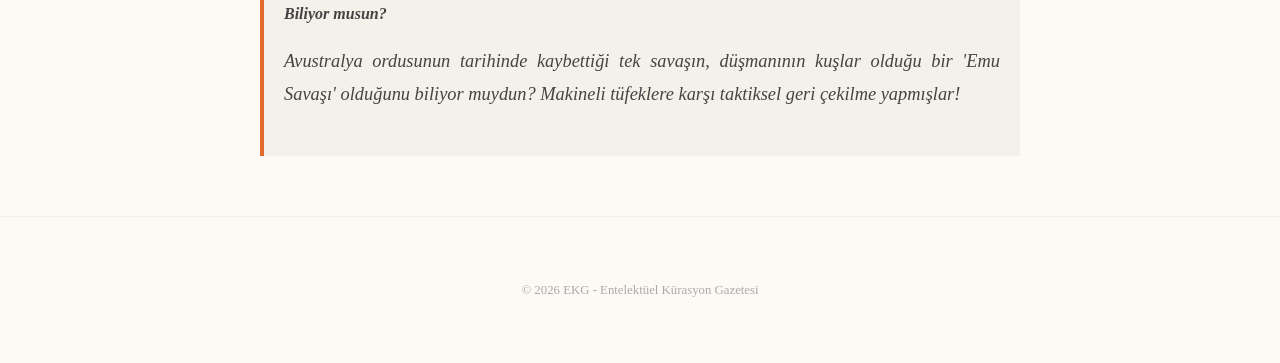
==== commit 332420a0: "update analog-ruhun-dijital-ronesansi" ====
--- a/yazilar/analog-ruhun-dijital-ronesansi.html
+++ b/yazilar/analog-ruhun-dijital-ronesansi.html
@@ -30,18 +30,16 @@
             <span class="category-tag">Dosya: Modernite ve Gelenek</span>
             <h1>Analog Ruhun Dijital Rönesansı: Modernite ve Geleneğin Kesişim Kümesi</h1>
             <div class="article-meta">
-                <span class="date">30 Nisan 2026</span> • <span class="read-time">8 Dakika Okuma</span>
+                <span class="date">30 Nisan 2026</span> • <span class="read-time">13 Dakika Okuma</span>
             </div>
         </header>
 
-        <div class="featured-image-container">
-            <img src="../resimler/manset-gorseli.jpg" alt="Modernite ve Gelenek" class="article-hero-img">
-        </div>
+        
 
         <div class="article-body">
             
             <section>
-                <h4>Yeşil Saha: Merkez Forvetin Dönüşü</h4>
+                <h3>Yeşil Saha: Merkez Forvetin Dönüşü</h3>
                 <p>2026 Dünya Kupası'na sadece haftalar kala, futbol dünyası tarihin en geniş kapsamlı turnuvasına hazırlanırken, taktik tahtasında "merkez forvetin ölümü ve yeniden doğuşu" tartışılıyor. Artık sadece gol atan değil, oyun kuran ve baskıyı başlatan pivotların dönemi geri dönüyor.</p>
                 <p>Futbolun evrimi, lineer bir ilerlemeden ziyade dairesel bir devinimdir. 1930’da Uruguay’da düzenlenen ilk kupadan bu yana oyunun geometrisi sürekli değişti. Bugün 2026 perspektifinden baktığımızda, Pep Guardiola’nın "sahte dokuz" (false nine) doktrininin bir doygunluk noktasına ulaştığını görüyoruz. Tarihsel süreçte 1950’lerin Macar 'Altın Takımı'ndaki Nándor Hidegkuti’den, Messi’nin Barcelona dönemine kadar forvetsiz oyun bir "entelektüel üstünlük" belirtisiydi. Ancak bugün, yüksek yoğunluklu pres (gegenpressing) ve savunma bloklarının daralması, fiziksel gücü teknikle birleştiren "modern tank" santrforları (Haaland ve yeni nesil takipçileri gibi) tekrar elzem kıldı.</p>
                 <p>
@@ -55,20 +53,85 @@
             </section>
 
             <section>
-                <h4>Olimpiyat Ruhu: Hibrit Teknoloji Şovu</h4>
+                <h3>Olimpiyat Ruhu: Hibrit Teknoloji Şovu</h3>
                 <p>Formula 1, 2026 yılındaki köklü kural değişikliklerinin eşiğinde. Bugünlerde takımlar, %100 sürdürülebilir yakıta ve daha fazla elektrik gücüne dayanan yeni güç ünitelerinin prototipleri üzerinde çalışırken, sporun genetiği mekanik saflıktan hibrit bir teknoloji şovuna evriliyor.</p>
                 <p>F1’in 2026 regülasyonları, otomobil sporları tarihindeki en büyük teknik kırılmalardan biridir. İçten yanmalı motorun (ICE) ürettiği güç azalırken, enerji geri kazanım sistemlerinin (ERS) katkısı %50’ye çıkarılıyor. Bu, bir pilotun sadece direksiyon kırması değil, bir enerji yöneticisi gibi davranması gerektiği anlamına geliyor. Tarihsel perspektifte, 1950’lerin önden motorlu, devasa silindirli araçlarından 1980’lerin turbo canavarlarına geçiş ne kadar sancılıysa, bugünkü "sürdürülebilir hız" geçişi de o kadar radikal.</p>
                 <p>​Teknik derinliğe inersek; MGU-H (Isı Enerjisi Geri Kazanım Ünitesi) sisteminin kaldırılması, motorları daha basit ama termal verimlilik açısından daha zorlu bir hale getiriyor. Bu durum, Audi gibi devlerin spora girmesini sağlarken, Ferrari ve Mercedes gibi gelenekçileri "pürüzsüz yanma" teknolojilerinde inovasyona zorluyor. Türkiye’de ise motor sporları kültürü, genellikle hız tutkusuyla sınırlı kalsa da, bu yeni dönemdeki "telemetri analizi" ve "stratejik enerji yönetimi" genç mühendis adayları için yeni bir kariyer rotası çiziyor. F1 artık sadece bir yarış değil, otomotiv sanayiinin laboratuvarı olma misyonunu pekiştiriyor. Aerodinamik tarafta ise "aktif aero" sistemlerinin gelişiyle, araçlar düzlükte kanatlarını bir uçak gibi optimize ederek sürtünmeyi minimuma indirecek. Bu, mühendisliğin doğa yasalarına karşı verdiği en zarif savaşlardan biridir.
                     </p>
                 <div class="ice-breaker-box">
-                    <p>"2026 F1 motorları aslında birer elektrik santrali gibi çalışacak; pilotun en büyük görevi artık gazlamak değil, viraj öncesi pilleri nasıl dolduracağını hesaplamak olacak."</p>
+                    <p>2026 F1 motorları aslında birer elektrik santrali gibi çalışacak; pilotun en büyük görevi artık gazlamak değil, viraj öncesi pilleri nasıl dolduracağını hesaplamak olacak.</p>
+                </div>
+            </section>
+            
+            <section>
+                <h3>Pixel ve Donanım</h3>
+                <p>2026 yılı, oyun dünyasında "Donanım Savaşları"nın yerini "Yapay Zeka Mimarisi"ne bıraktığı yıl olarak kayıtlara geçiyor. Unreal Engine 6’nın ayak sesleri duyulurken, oyuncular artık sadece grafiğe değil, procedurally generated (prosedürel olarak oluşturulan) dünyaların derinliğine odaklanıyor.</p>
+                <p>Oyun dünyası, 1970’lerin Pong piksellerinden bugünün fotorealistik dünyalarına uzanan uzun bir yol kat etti. Ancak asıl devrim, 2020’lerin ortasında "NPC (Oyuncu Dışı Karakter) Zekası" ile gerçekleşti. Eskiden önceden yazılmış diyaloglarla sınırlı olan karakterler, artık büyük dil modelleri (LLM) sayesinde oyuncuyla doğal dilde sohbet edebiliyor ve oyunun gidişatına göre kararlar verebiliyor. Bu, oyunun sosyolojik etkisini "tüketilen bir içerik"ten "yaşayan bir deneyim"e dönüştürdü.</p>
+                <p>​Teknik tarafta ise GPU mimarilerindeki değişim dikkat çekici. Işın izleme (Ray Tracing) artık bir lüks değil, standart hale geldi; ancak asıl farkı yaratan "Neural Rendering" teknolojisi. Bu teknoloji, görüntüyü piksel piksel işlemek yerine yapay zekanın "tahmin etmesiyle" oluşturuyor, bu da donanım üzerindeki yükü azaltırken görsel kaliteyi artırıyor. Retro perspektiften baktığımızda; Nintendo’nun 80’lerdeki kısıtlı belleklerle yarattığı mucizeler, bugün bulut tabanlı oyun sistemlerinin (Cloud Gaming) sınırsız işlem gücüyle yer değiştiriyor. Türkiye’deki oyun stüdyoları ise bu "yapay zeka entegrasyonu" konusunda küresel bir ivme yakalamış durumda; özellikle hiper-gerçekçi simülasyonlar ve mobil strateji oyunlarında Ankara ve İstanbul merkezli girişimler, dünya pazarında 'soft power' (yumuşak güç) unsuru haline geldi. Oyun artık bir alt kültür değil, 21. yüzyılın en baskın sanat ve ekonomi formu.</p>
+    
+                <div class="ice-breaker-box">
+                    <strong>Biliyor musun?</strong>
+                    <p>GTA VI sonrası dönemde oyunlarda artık 'bitirmek' kavramı kalkıyor; çünkü yapay zeka sayesinde hiçbir görev, hiçbir oyuncu için ikinci kez aynı şekilde yaşanmıyor.</p>
+                </div>
+            </section>
+            <section>
+                <h3>Kaputun Altı</h3>
+                <p>Otomotiv dünyasında 2026, "Katı Hal Pilleri"nin (Solid-State Batteries) ticari olarak rüştünü ispatladığı milat olarak görülüyor. Lityum-iyon pillerin yerini almaya hazırlanan bu teknoloji, elektrikli araçların (EV) en büyük düşmanı olan "menzil kaygısı" ve "şarj süresi" sorunlarını tarihe gömme vaadinde.</p>
+                <p>Bir içten yanmalı motorun kalbi, silindir içindeki o kusursuz patlama zamanlamasıdır (Stokiyometrik oran). Ancak 2026’da mühendislik dehası artık pistonların hareketinden ziyade, elektronların bir katı elektrolit içindeki akış hızına odaklanıyor. Katı hal pilleri, geleneksel pillerdeki yanıcı sıvı elektrolit yerine katı bir materyal kullanarak hem güvenliği artırıyor hem de enerji yoğunluğunu iki katına çıkarıyor. Bu, teknik olarak daha küçük batarya paketleriyle 1000 kilometrenin üzerinde menzil demek.</p>
+                <p>​​Ancak klasik otomobil restorasyon kültürü bu teknolojik fırtınanın ortasında bir "vaha" gibi yükseliyor. Özellikle Türkiye’de sanayideki usta-çırak ilişkisiyle ayakta kalan klasik restorasyon atölyeleri, bugün "Electro-Modding" (klasik kasaya elektrikli motor entegrasyonu) trendine direnç gösteriyor. Bir BMW E30’un M20 motorunun o karakteristik metalik sesini veya bir Jaguar E-Type’ın karbüratör ayarını korumak, artık sadece bir hobi değil, bir mekanik korumacılık eylemi. Teknik bir detay olarak; yeni nesil araçlardaki "Steer-by-Wire" (fiziksel bağlantısız direksiyon) sistemleri sürüş hissiyatını sterilize ederken, eski tip hidrolik direksiyonların geri bildirimi bir "analog kutsallık" olarak değer kazanıyor. 2026 otomotiv endüstrisi, bir yanda otonom sürüşün konforunu sunarken diğer yanda direksiyonun arkasındaki insanın "mekanik bağ" kurma arzusunu tatmin etmeye çalışıyor.</p>
+    
+                <div class="ice-breaker-box">
+                    <strong>Biliyor musun?</strong>
+                    <p>Yeni nesil katı hal pilleri sayesinde arabanı şarj etmek, cep telefonunu şarj etmekten daha kısa sürecek; ama hiçbir zaman o eski V8’lerin motor bloğundaki termal genleşme sesini vermeyecek.</p>
+                </div>
+            </section>
+            
+            <section>
+                <h3>Zamanın Ruhu</h3>
+                <p>​Horoloji dünyası, 2026’da "Ultra-İnce" (Ultra-Thin) savaşlarına tanıklık ediyor. Richard Mille ve Bulgari arasındaki milimetrenin onda biri kadarlık rekabet, saatçiliğin sadece zamanı göstermek değil, yerçekimine ve fizik kurallarına meydan okumak olduğunu kanıtlıyor.
+                </p>
+                <p>Saat dünyasında 2020’lerin başında hakim olan "büyük ve gösterişli" kasa trendi, yerini 1950 ve 60’ların zarif, 34-36mm çapındaki kasalarına bıraktı. Bu, bir geriye gidiş değil, "rafine lüks" kavramının yeniden tanımlanmasıdır. Mekanizmalar (kalibreler) tarafında ise silikon denge yaylarının kullanımı artık standartlaşırken, markalar "yüksek frekanslı" (high-beat) makinelerle hassasiyeti atomik saatler düzeyine yaklaştırmaya çalışıyor.</p>
+                <p>​​​İkonik modellerin tarihçesine baktığımızda, örneğin Patek Philippe Nautilus veya Audemars Piguet Royal Oak gibi modellerin 1970’lerdeki "çelik lüks spor saat" devriminden bugün birer "yatırım aracına" dönüşmesi, piyasa dinamiklerini değiştirdi. 2026 perspektifinde, "ikincil piyasa" (grey market) artık sadece koleksiyonerlerin değil, büyük yatırım fonlarının da radarında. Teknik bir mucize olarak, Piaget’nin Altiplano serisinde gördüğümüz gibi, saatin kasasının aynı zamanda mekanizmanın ana plakası olarak kullanılması, mühendislik ve sanatın nasıl iç içe geçtiğinin en somut örneği. Saat, dijital bir çağda hala kurmalı bir mekanizmanın tik-taklarına ihtiyaç duymamız, insanın doğrusal zaman algısını döngüsel bir mekanikle evcilleştirme arzusundan kaynaklanıyor. Horoloji, artık fonksiyondan ziyade bir mikro-mühendislik felsefesi.</p>
+    
+                <div class="ice-breaker-box">
+                    <strong>Biliyor musun?</strong>
+                    <p>Bugün kolundaki saatin mekanik olması, aslında teknolojiye bir başkaldırı; çünkü hiçbir akıllı saat, 200 yıl sonra hala tıkır tıkır çalışacak bir mekanik kalibre kadar sürdürülebilir değil</p>
+                </div>
+            </section>
+            
+            <section>
+                <h3>Rota ve Lezzet</h3>
+                <p>2026 mutfak dünyasında "Mikro-Yerellik" ve "Antik Gastronomi" yükselişte. Şefler artık sadece taze malzeme değil, binlerce yıl önceki pişirme tekniklerini ve unutulmuş tohumları (Siyez, Karakılçık gibi) arıyor. Gastronomi turizmi, lüks restoranlardan tarlalara ve bağ bozumu rotalarına kayıyor.</p>
+                <p>Türkiye’nin gastronomi haritası, Michelin Rehberi’nin Anadolu’nun derinliklerine (Gaziantep, Antakya, Urfa) sızmasıyla yeniden şekilleniyor. Ancak asıl heyecan verici gelişme, "Hatti ve Hitit Mutfağı" gibi antik Anadolu lezzetlerinin modern tabaklara taşınması. Hititlerin 3500 yıl önce yaptığı ballı ve meyveli ekmekler (Ninda.ku), bugün deneysel mutfakların baş tacı. Gastronomi ekonomisi, sadece yemek yemekten çıkıp bir "hikaye anlatıcılığına" dönüştü.</p>
+                <p>​​​Dünya perspektifinde ise İspanya’nın San Sebastian şehri, "Basque Cheesecake" çılgınlığının ötesine geçerek, deniz ürünlerinde "fermentasyon" tekniklerini kullanarak yeni bir çığır açtı. Gastronomi turizminde "Slow Food" akımı, endüstriyel tarıma karşı bir kalkan niteliğinde. Rota tarafında ise, İpek Yolu’nun gastronomi ayağı olan "Semerkand-İstanbul Hattı", gezginler için baharatların ve hamur işlerinin evrimini izleyebilecekleri en popüler destinasyon haline geldi. Bir bölgenin mutfak kültürünü anlamak, o bölgenin iklimini, siyasi tarihini ve sosyolojik katmanlarını anlamaktır. Örneğin, Karadeniz mutfağındaki mısır ve hamsi dengesi, aslında bölgenin dik yamaçlarındaki tarım zorunluluğunun bir sonucudur. 2026’da gezginler artık "görülmesi gereken yerler" listesinden ziyade "hissedilmesi gereken tatlar" peşinde koşuyor.</p>
+    
+                <div class="ice-breaker-box">
+                    <strong>Biliyor musun?</strong>
+                    <p>Gerçek bir San Sebastian cheesecake'in içi aslında sıvı değil, kremsi olmalı; bizdeki 'akışkan' versiyonu aslında bir nevi tatlı sufle adaptasyonu sayılır.</p>
+                </div>
+            </section>
+            
+            <section>
+                <h3>Dünya Hali</h3>
+                <p>2026 yılı, küresel jeopolitikte "Çok Kutuplu Dünya"nın kurumsallaştığı bir dönem. BRICS+ grubunun genişlemesi ve Avrupa Birliği’nin "Stratejik Özerklik" arayışı, Washington-Pekin eksenindeki gerilimi yeni bir denge noktasına taşıyor.</p>
+                <p>Türkiye, bu yeni dünya düzeninde "Orta Koridor" lojistik stratejisiyle kilit bir aktör olma konumunu pekiştirdi. Tarihsel olarak 19. yüzyılın "Büyük Oyun"u (The Great Game), bugün enerji hatları ve nadir toprak elementleri üzerinden yeniden oynanıyor. Türkiye’nin jeopolitik konumu, sadece doğu ile batı arasında bir köprü değil, aynı zamanda kuzey-güney aksında bir "enerji ve veri hub’ı" olma yolunda evriliyor.</p>
+                <p>​​​Dünya genelinde ise 2026 ABD ara seçimleri öncesi Amerikan iç siyasetindeki kutuplaşma, transatlantik ilişkilerde bir belirsizlik yaratıyor. AB, kendi savunma sanayiini (PESCO gibi projelerle) bağımsızlaştırma çabasında; ancak bu durum NATO içindeki uyumu zorluyor. Teknik bir siyasi analiz olarak; "Dijital Egemenlik" kavramı, ulus devletlerin en büyük önceliği haline geldi. Artık bir ülkenin gücü sadece tank sayısıyla değil, mikroçip üretim kapasitesi ve veri güvenliği altyapısıyla ölçülüyor. 2026, klasik diplomasinin yerini "Tekno-Diplomasi"ye bıraktığı bir yıl. Tarihsel arka planda, Westphalia düzeninden bu yana devletlerin egemenlik hakları hiç bu kadar dijital tehdit ve fırsat altında kalmamıştı. Bölgesel çatışmaların (Ortadoğu ve Doğu Avrupa) sönümlenmediği, aksine "hibrit savaş" yöntemleriyle (dezenformasyon, siber saldırılar) devam ettiği bir "soğuk barış" dönemindeyiz.</p>
+    
+                <div class="ice-breaker-box">
+                    <strong>Biliyor musun?</strong>
+                    <p>Artık savaşlar sadece sahada değil, su altındaki fiber optik kablolarda kazanılıyor veya kaybediliyor; veri akışını kesen, modern dünyayı felç eder.</p>
                 </div>
             </section>
 
             <section class="ekg-surprise">
                 <h3>EKG Sürprizi: Büyük Emu Savaşı</h3>
-                <p>Bugün sizi 1932 Avustralya'sına, askeri tarihin en absürt çatışmasına götürmek istiyorum. Avustralya ordusu, tarım alanlarına zarar veren 20.000 devekuşu benzeri "Emu" kuşuna karşı resmen savaş ilan etti.</p>
-                <p>Sonuç mu? Ordu, binlerce mermi yakmasına rağmen sadece birkaç yüz kuşu etkisiz hale getirebildi ve geri çekilmek zorunda kaldı.</p>
+                <p>Bugün 30 Nisan. Takvimler tarihin tozlu sayfalarında pek çok olayı not etse de, bugün sizi 1932 Avustralya’sına, askeri tarihin en absürt çatışmasına götürmek istiyorum: Büyük Emue Savaşı.</p>
+                <p>"Vay be!" dedirtecek bu olayda, Avustralya ordusu, tarım alanlarına zarar veren 20.000 devekuşu benzeri "Emu" kuşuna karşı resmen savaş ilan etti. Binbaşı G.P.W. Meredith komutasındaki askerler, makineli tüfeklerle donatılmış kamyonlarla kuşların üzerine yürüdü. Ancak hesaplanmayan bir şey vardı: Emuların inanılmaz manevra kabiliyeti ve "gerilla taktikleri". Kuşlar, büyük gruplar halinde kalmak yerine küçük timlere bölünerek makineli tüfeklerin ateşinden kaçmayı başardılar. Hatta bazı emuların mermi isabet etmesine rağmen koşmaya devam ettiği, adeta zırhlı birer araç gibi davrandıkları rapor edildi.</p>
+                <p>​Sonuç ne mi oldu? Ordu, binlerce mermi yakmasına rağmen sadece birkaç yüz kuşu etkisiz hale getirebildi ve "lojistik yetersizlik" sebebiyle geri çekilmek zorunda kaldı. Meclis tutanaklarına geçen o meşhur cümle şöyledir: "Eğer bu kuşların tümenleri olsaydı, dünyanın en iyi ordularına karşı koyabilirlerdi." Bu olay, insanın doğayı teknolojiyle alt etme kibrinin, evrimin sağladığı basit ama etkili adaptasyon yeteneği karşısında nasıl mağlup olabileceğinin en trajikomik örneğidir. 2026’nın yüksek teknolojili dünyasında bile, doğanın kaosu her zaman son sözü söyleme potansiyeline sahiptir.</p>
+                <div class="ice-breaker-box">
+                    <strong>Biliyor musun?</strong>
+                    <p>Avustralya ordusunun tarihinde kaybettiği tek savaşın, düşmanının kuşlar olduğu bir 'Emu Savaşı' olduğunu biliyor muydun? Makineli tüfeklere karşı taktiksel geri çekilme yapmışlar!</p>
+                </div>
             </section>
 
         </div>
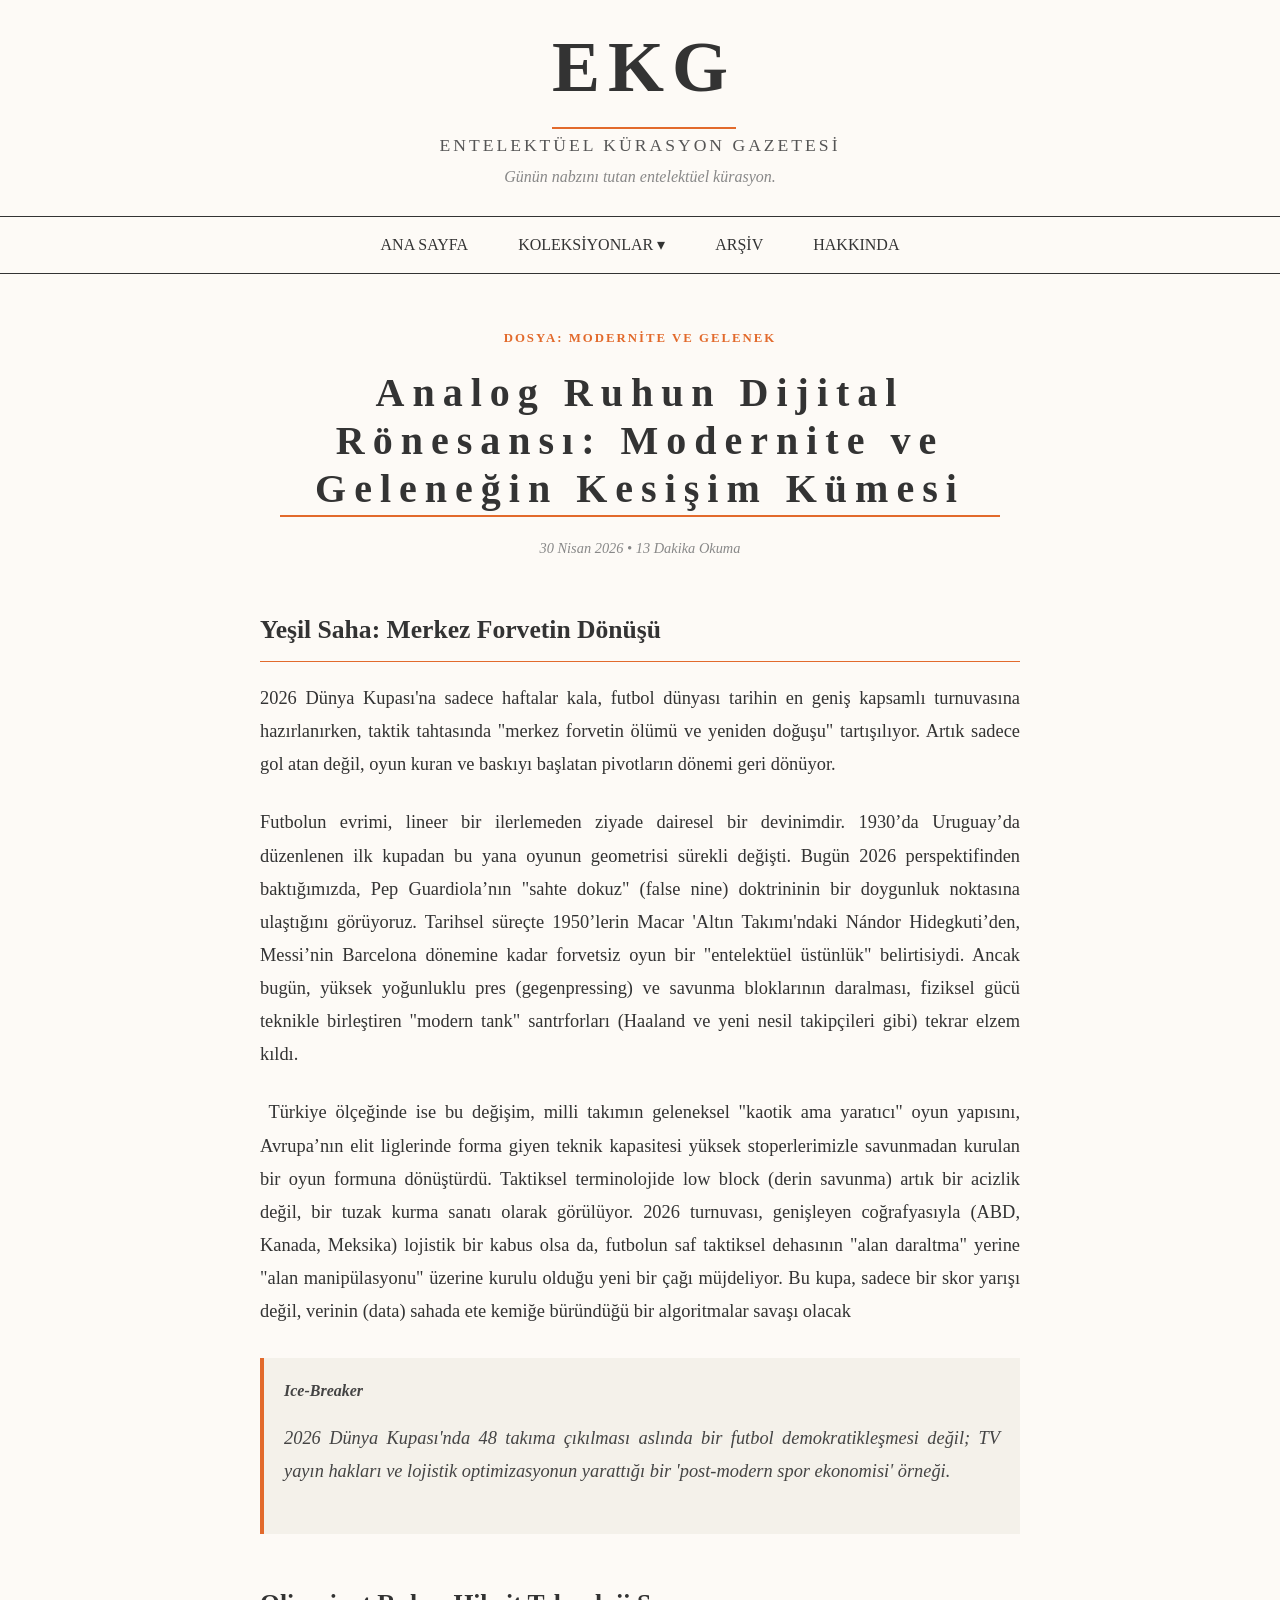
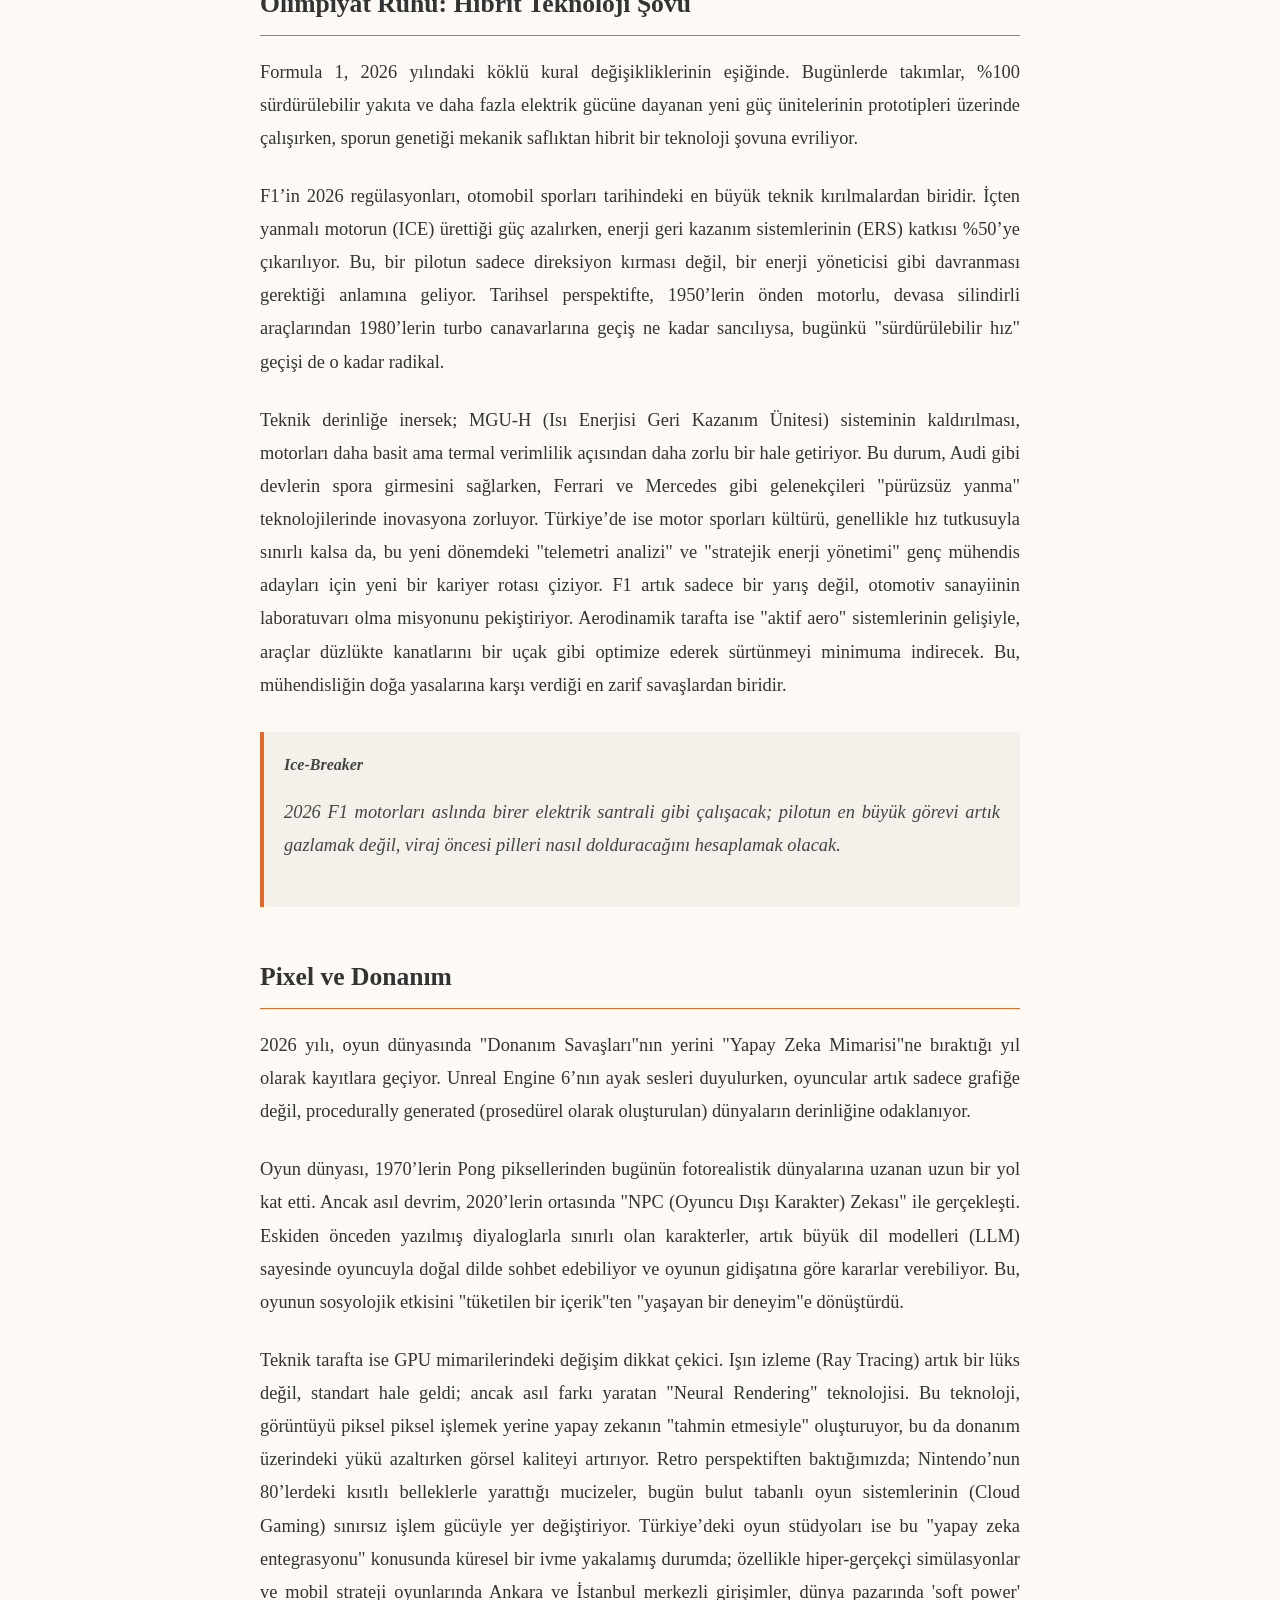
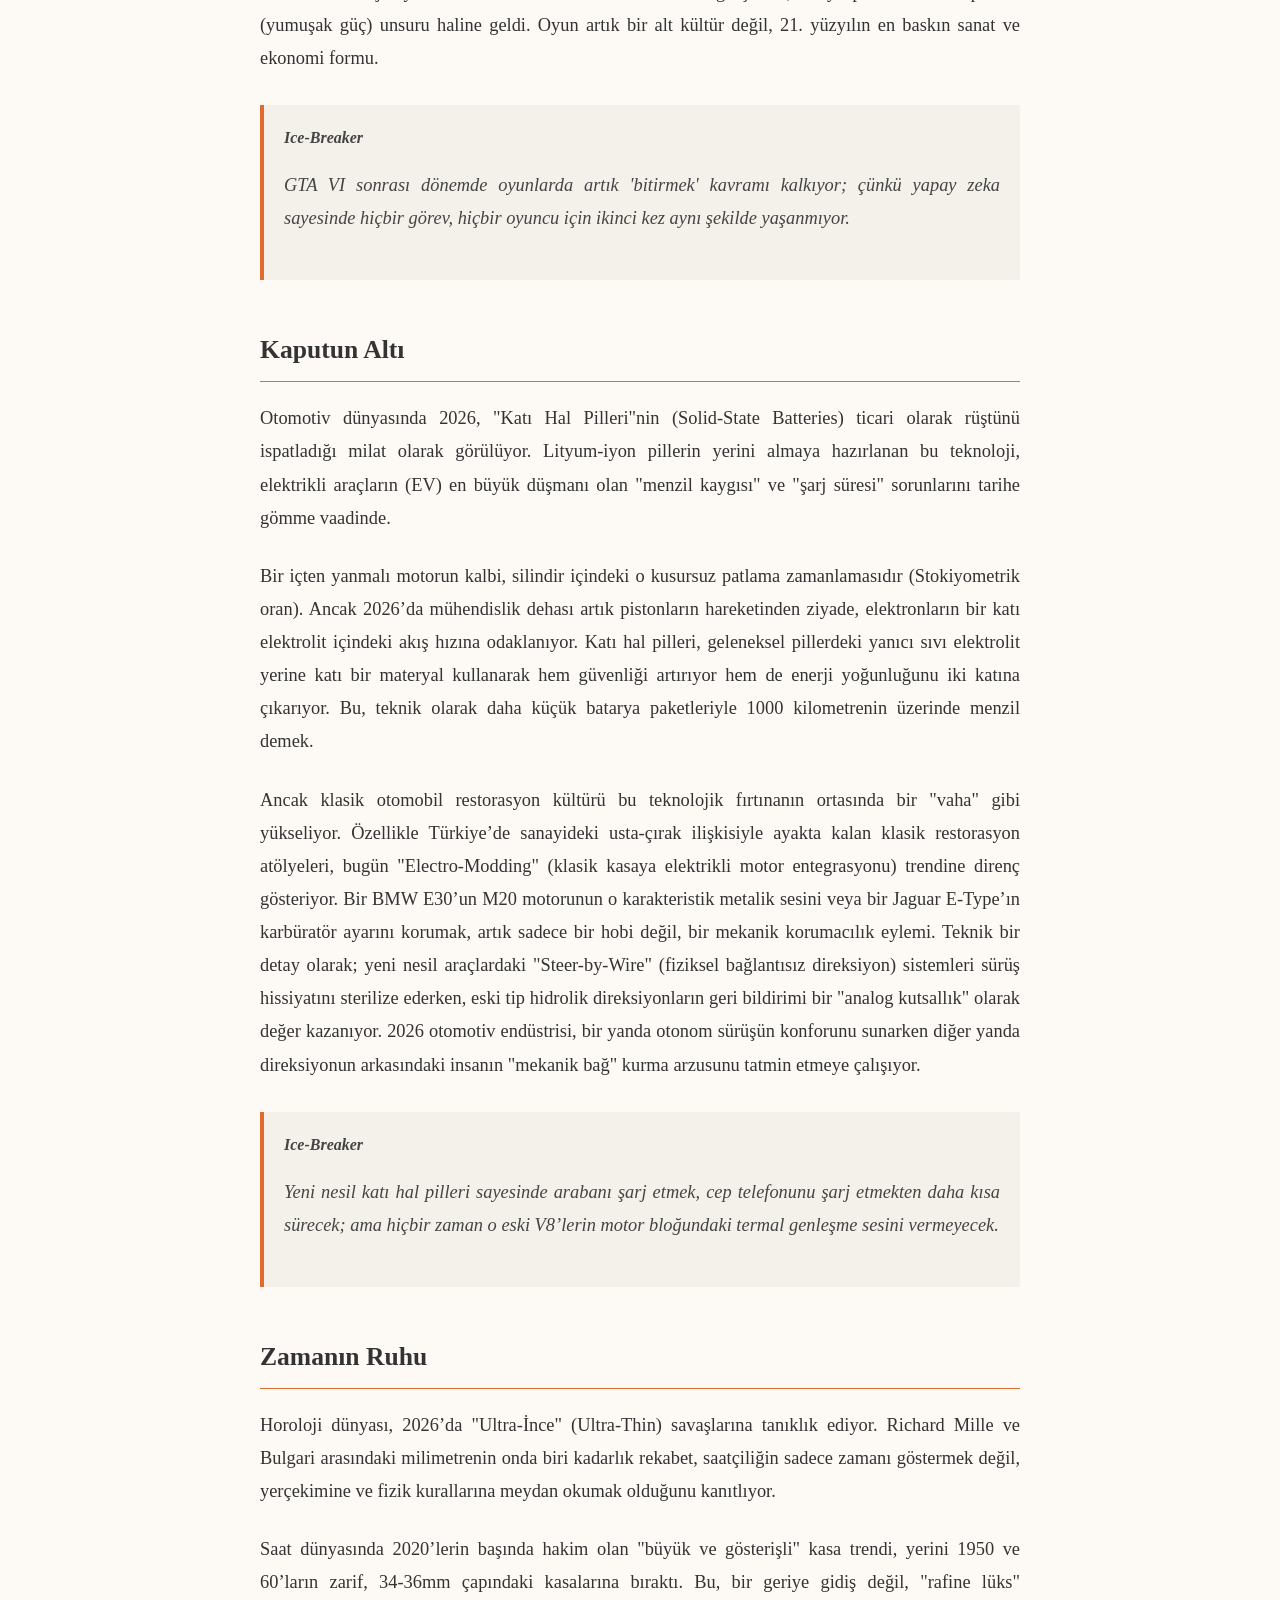
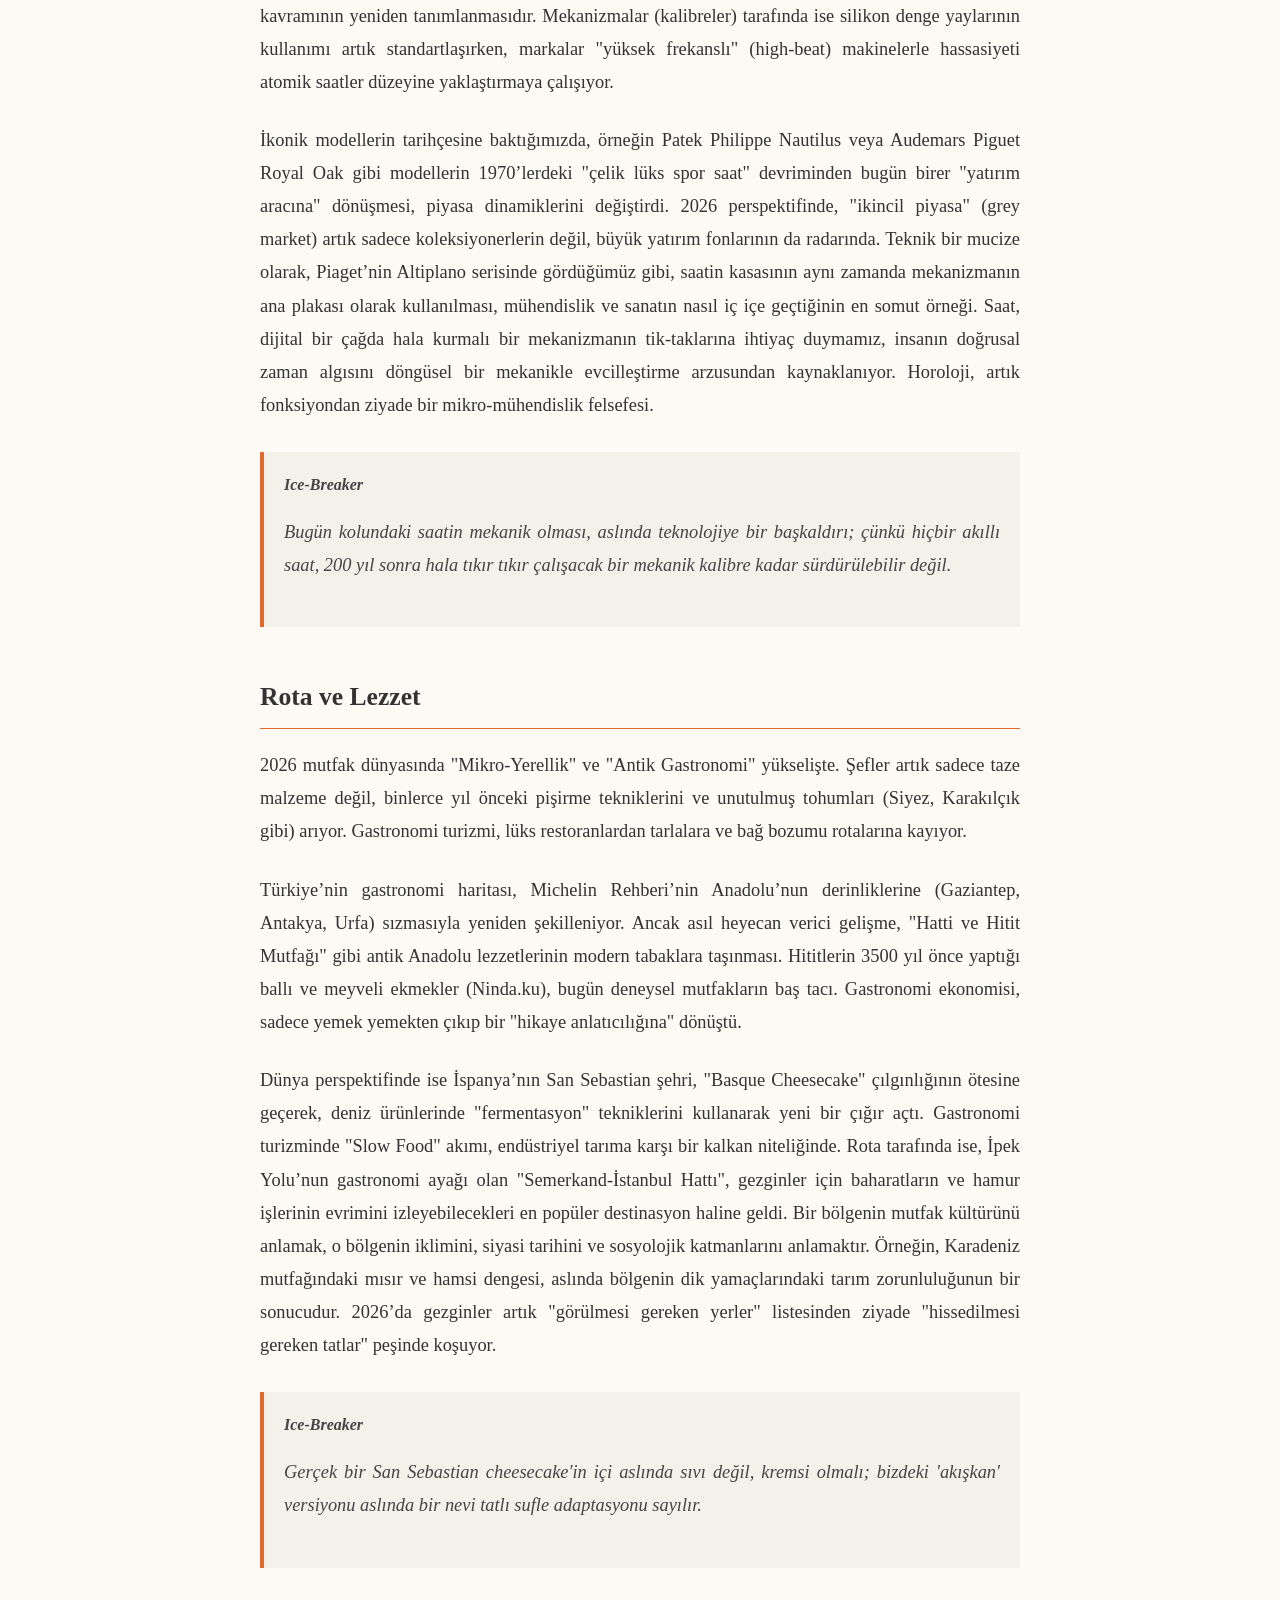
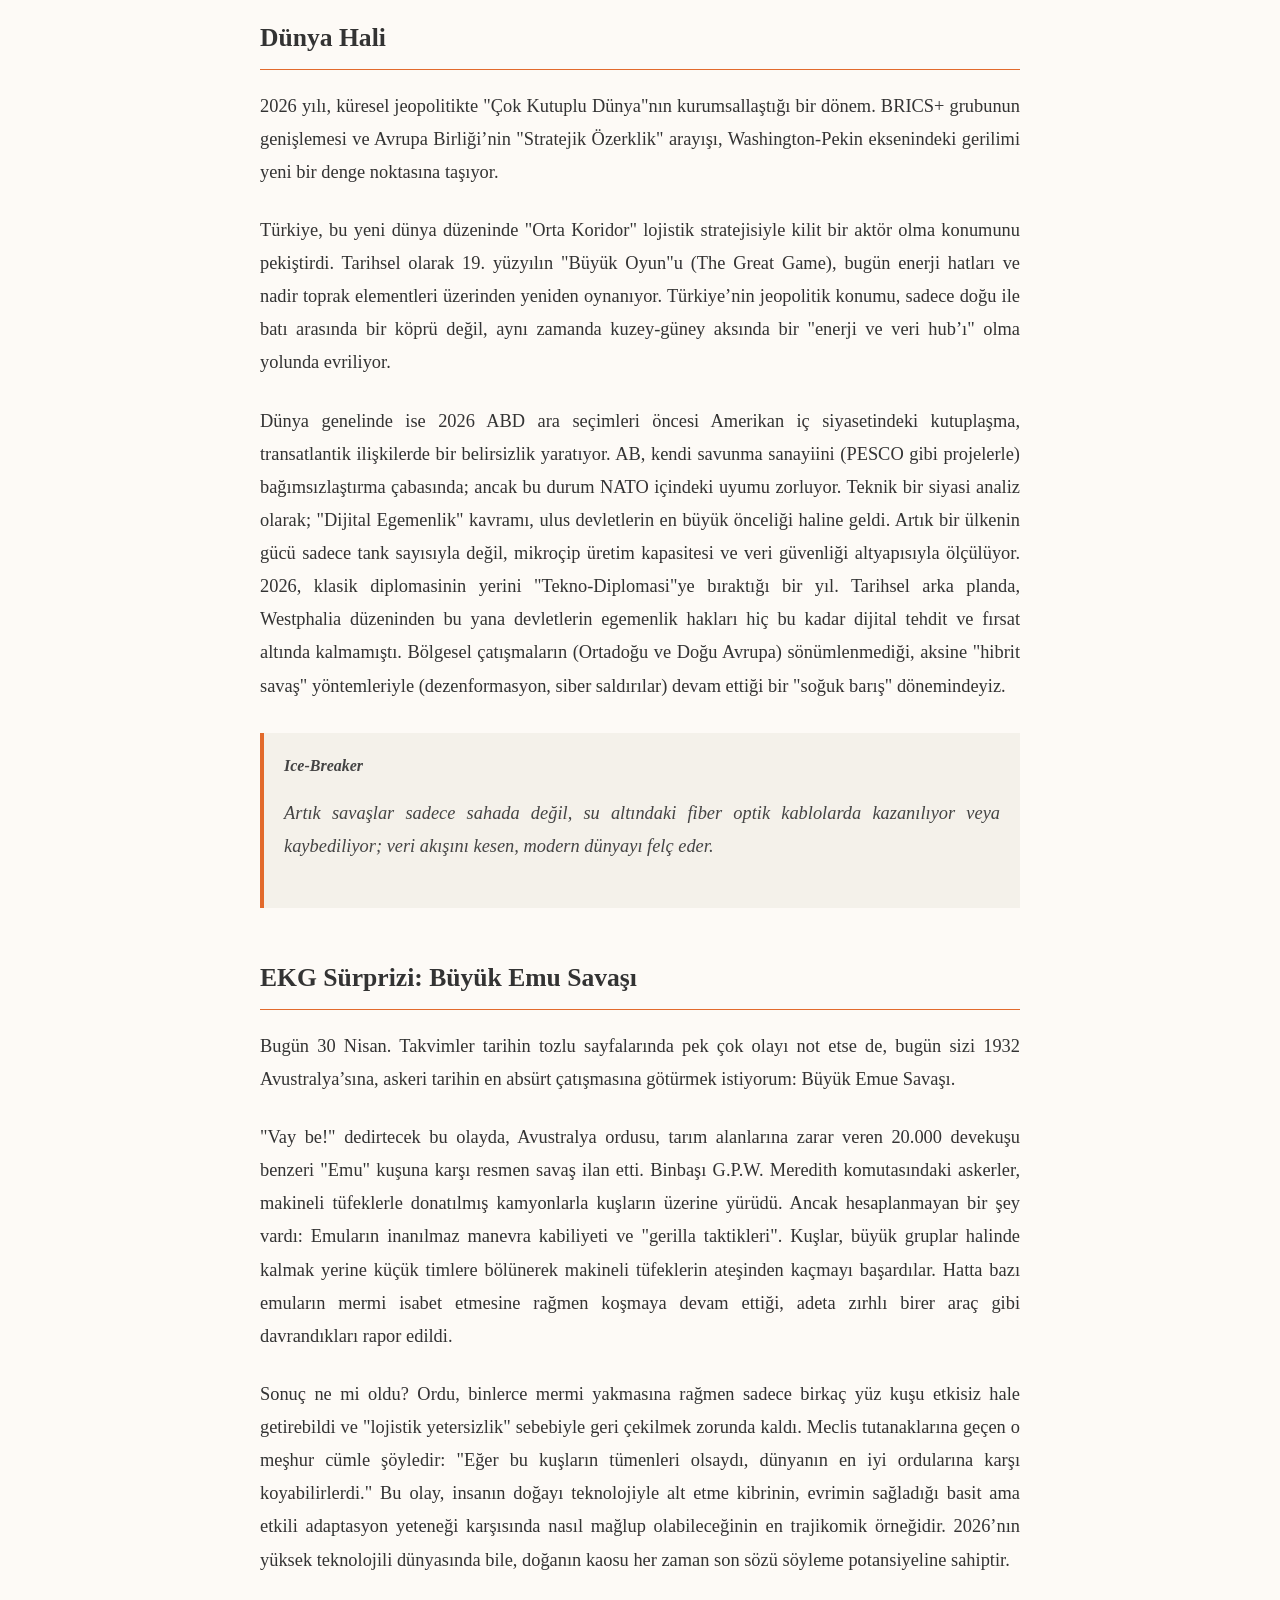
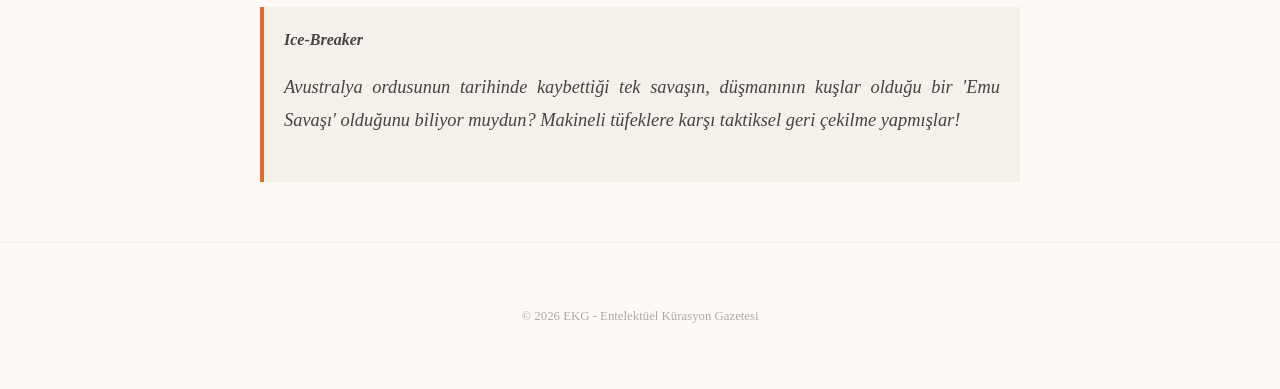
==== commit 3a4b9637: "ikinci yazi" ====
--- a/yazilar/analog-ruhun-dijital-ronesansi.html
+++ b/yazilar/analog-ruhun-dijital-ronesansi.html
@@ -20,6 +20,15 @@
         </div>
         <ul class="nav-list" id="navList">
             <li><a href="../index.html">ANA SAYFA</a></li>
+            <li class="dropdown">
+                <a href="javascript:void(0)" class="dropbtn">KOLEKSİYONLAR ▾</a>
+                <ul class="dropdown-content">
+                    <li><a href="#">Haftasonu Rehberleri</a></li>
+                    <li><a href="#">Araştırma Dosyaları</a></li>
+                    <li><a href="#">Yazı Dizileri</a></li>
+                    <li><a href="#">İncelemeler</a></li>
+                </ul>
+            </li>
             <li><a href="#">ARŞİV</a></li>
             <li><a href="../hakkinda.html">HAKKINDA</a></li>
         </ul>
@@ -47,7 +56,7 @@
                 </p>
                 
                 <div class="ice-breaker-box">
-                    <strong>Biliyor musun?</strong>
+                    <strong>Ice-Breaker</strong>
                     <p>2026 Dünya Kupası'nda 48 takıma çıkılması aslında bir futbol demokratikleşmesi değil; TV yayın hakları ve lojistik optimizasyonun yarattığı bir 'post-modern spor ekonomisi' örneği.</p>
                 </div>
             </section>
@@ -59,6 +68,7 @@
                 <p>​Teknik derinliğe inersek; MGU-H (Isı Enerjisi Geri Kazanım Ünitesi) sisteminin kaldırılması, motorları daha basit ama termal verimlilik açısından daha zorlu bir hale getiriyor. Bu durum, Audi gibi devlerin spora girmesini sağlarken, Ferrari ve Mercedes gibi gelenekçileri "pürüzsüz yanma" teknolojilerinde inovasyona zorluyor. Türkiye’de ise motor sporları kültürü, genellikle hız tutkusuyla sınırlı kalsa da, bu yeni dönemdeki "telemetri analizi" ve "stratejik enerji yönetimi" genç mühendis adayları için yeni bir kariyer rotası çiziyor. F1 artık sadece bir yarış değil, otomotiv sanayiinin laboratuvarı olma misyonunu pekiştiriyor. Aerodinamik tarafta ise "aktif aero" sistemlerinin gelişiyle, araçlar düzlükte kanatlarını bir uçak gibi optimize ederek sürtünmeyi minimuma indirecek. Bu, mühendisliğin doğa yasalarına karşı verdiği en zarif savaşlardan biridir.
                     </p>
                 <div class="ice-breaker-box">
+                    <strong>Ice-Breaker</strong>
                     <p>2026 F1 motorları aslında birer elektrik santrali gibi çalışacak; pilotun en büyük görevi artık gazlamak değil, viraj öncesi pilleri nasıl dolduracağını hesaplamak olacak.</p>
                 </div>
             </section>
@@ -70,7 +80,7 @@
                 <p>​Teknik tarafta ise GPU mimarilerindeki değişim dikkat çekici. Işın izleme (Ray Tracing) artık bir lüks değil, standart hale geldi; ancak asıl farkı yaratan "Neural Rendering" teknolojisi. Bu teknoloji, görüntüyü piksel piksel işlemek yerine yapay zekanın "tahmin etmesiyle" oluşturuyor, bu da donanım üzerindeki yükü azaltırken görsel kaliteyi artırıyor. Retro perspektiften baktığımızda; Nintendo’nun 80’lerdeki kısıtlı belleklerle yarattığı mucizeler, bugün bulut tabanlı oyun sistemlerinin (Cloud Gaming) sınırsız işlem gücüyle yer değiştiriyor. Türkiye’deki oyun stüdyoları ise bu "yapay zeka entegrasyonu" konusunda küresel bir ivme yakalamış durumda; özellikle hiper-gerçekçi simülasyonlar ve mobil strateji oyunlarında Ankara ve İstanbul merkezli girişimler, dünya pazarında 'soft power' (yumuşak güç) unsuru haline geldi. Oyun artık bir alt kültür değil, 21. yüzyılın en baskın sanat ve ekonomi formu.</p>
     
                 <div class="ice-breaker-box">
-                    <strong>Biliyor musun?</strong>
+                    <strong>Ice-Breaker</strong>
                     <p>GTA VI sonrası dönemde oyunlarda artık 'bitirmek' kavramı kalkıyor; çünkü yapay zeka sayesinde hiçbir görev, hiçbir oyuncu için ikinci kez aynı şekilde yaşanmıyor.</p>
                 </div>
             </section>
@@ -81,7 +91,7 @@
                 <p>​​Ancak klasik otomobil restorasyon kültürü bu teknolojik fırtınanın ortasında bir "vaha" gibi yükseliyor. Özellikle Türkiye’de sanayideki usta-çırak ilişkisiyle ayakta kalan klasik restorasyon atölyeleri, bugün "Electro-Modding" (klasik kasaya elektrikli motor entegrasyonu) trendine direnç gösteriyor. Bir BMW E30’un M20 motorunun o karakteristik metalik sesini veya bir Jaguar E-Type’ın karbüratör ayarını korumak, artık sadece bir hobi değil, bir mekanik korumacılık eylemi. Teknik bir detay olarak; yeni nesil araçlardaki "Steer-by-Wire" (fiziksel bağlantısız direksiyon) sistemleri sürüş hissiyatını sterilize ederken, eski tip hidrolik direksiyonların geri bildirimi bir "analog kutsallık" olarak değer kazanıyor. 2026 otomotiv endüstrisi, bir yanda otonom sürüşün konforunu sunarken diğer yanda direksiyonun arkasındaki insanın "mekanik bağ" kurma arzusunu tatmin etmeye çalışıyor.</p>
     
                 <div class="ice-breaker-box">
-                    <strong>Biliyor musun?</strong>
+                    <strong>Ice-Breaker</strong>
                     <p>Yeni nesil katı hal pilleri sayesinde arabanı şarj etmek, cep telefonunu şarj etmekten daha kısa sürecek; ama hiçbir zaman o eski V8’lerin motor bloğundaki termal genleşme sesini vermeyecek.</p>
                 </div>
             </section>
@@ -94,8 +104,8 @@
                 <p>​​​İkonik modellerin tarihçesine baktığımızda, örneğin Patek Philippe Nautilus veya Audemars Piguet Royal Oak gibi modellerin 1970’lerdeki "çelik lüks spor saat" devriminden bugün birer "yatırım aracına" dönüşmesi, piyasa dinamiklerini değiştirdi. 2026 perspektifinde, "ikincil piyasa" (grey market) artık sadece koleksiyonerlerin değil, büyük yatırım fonlarının da radarında. Teknik bir mucize olarak, Piaget’nin Altiplano serisinde gördüğümüz gibi, saatin kasasının aynı zamanda mekanizmanın ana plakası olarak kullanılması, mühendislik ve sanatın nasıl iç içe geçtiğinin en somut örneği. Saat, dijital bir çağda hala kurmalı bir mekanizmanın tik-taklarına ihtiyaç duymamız, insanın doğrusal zaman algısını döngüsel bir mekanikle evcilleştirme arzusundan kaynaklanıyor. Horoloji, artık fonksiyondan ziyade bir mikro-mühendislik felsefesi.</p>
     
                 <div class="ice-breaker-box">
-                    <strong>Biliyor musun?</strong>
-                    <p>Bugün kolundaki saatin mekanik olması, aslında teknolojiye bir başkaldırı; çünkü hiçbir akıllı saat, 200 yıl sonra hala tıkır tıkır çalışacak bir mekanik kalibre kadar sürdürülebilir değil</p>
+                    <strong>Ice-Breaker</strong>
+                    <p>Bugün kolundaki saatin mekanik olması, aslında teknolojiye bir başkaldırı; çünkü hiçbir akıllı saat, 200 yıl sonra hala tıkır tıkır çalışacak bir mekanik kalibre kadar sürdürülebilir değil.</p>
                 </div>
             </section>
             
@@ -106,7 +116,7 @@
                 <p>​​​Dünya perspektifinde ise İspanya’nın San Sebastian şehri, "Basque Cheesecake" çılgınlığının ötesine geçerek, deniz ürünlerinde "fermentasyon" tekniklerini kullanarak yeni bir çığır açtı. Gastronomi turizminde "Slow Food" akımı, endüstriyel tarıma karşı bir kalkan niteliğinde. Rota tarafında ise, İpek Yolu’nun gastronomi ayağı olan "Semerkand-İstanbul Hattı", gezginler için baharatların ve hamur işlerinin evrimini izleyebilecekleri en popüler destinasyon haline geldi. Bir bölgenin mutfak kültürünü anlamak, o bölgenin iklimini, siyasi tarihini ve sosyolojik katmanlarını anlamaktır. Örneğin, Karadeniz mutfağındaki mısır ve hamsi dengesi, aslında bölgenin dik yamaçlarındaki tarım zorunluluğunun bir sonucudur. 2026’da gezginler artık "görülmesi gereken yerler" listesinden ziyade "hissedilmesi gereken tatlar" peşinde koşuyor.</p>
     
                 <div class="ice-breaker-box">
-                    <strong>Biliyor musun?</strong>
+                    <strong>Ice-Breaker</strong>
                     <p>Gerçek bir San Sebastian cheesecake'in içi aslında sıvı değil, kremsi olmalı; bizdeki 'akışkan' versiyonu aslında bir nevi tatlı sufle adaptasyonu sayılır.</p>
                 </div>
             </section>
@@ -118,7 +128,7 @@
                 <p>​​​Dünya genelinde ise 2026 ABD ara seçimleri öncesi Amerikan iç siyasetindeki kutuplaşma, transatlantik ilişkilerde bir belirsizlik yaratıyor. AB, kendi savunma sanayiini (PESCO gibi projelerle) bağımsızlaştırma çabasında; ancak bu durum NATO içindeki uyumu zorluyor. Teknik bir siyasi analiz olarak; "Dijital Egemenlik" kavramı, ulus devletlerin en büyük önceliği haline geldi. Artık bir ülkenin gücü sadece tank sayısıyla değil, mikroçip üretim kapasitesi ve veri güvenliği altyapısıyla ölçülüyor. 2026, klasik diplomasinin yerini "Tekno-Diplomasi"ye bıraktığı bir yıl. Tarihsel arka planda, Westphalia düzeninden bu yana devletlerin egemenlik hakları hiç bu kadar dijital tehdit ve fırsat altında kalmamıştı. Bölgesel çatışmaların (Ortadoğu ve Doğu Avrupa) sönümlenmediği, aksine "hibrit savaş" yöntemleriyle (dezenformasyon, siber saldırılar) devam ettiği bir "soğuk barış" dönemindeyiz.</p>
     
                 <div class="ice-breaker-box">
-                    <strong>Biliyor musun?</strong>
+                    <strong>Ice-Breaker</strong>
                     <p>Artık savaşlar sadece sahada değil, su altındaki fiber optik kablolarda kazanılıyor veya kaybediliyor; veri akışını kesen, modern dünyayı felç eder.</p>
                 </div>
             </section>
@@ -129,7 +139,7 @@
                 <p>"Vay be!" dedirtecek bu olayda, Avustralya ordusu, tarım alanlarına zarar veren 20.000 devekuşu benzeri "Emu" kuşuna karşı resmen savaş ilan etti. Binbaşı G.P.W. Meredith komutasındaki askerler, makineli tüfeklerle donatılmış kamyonlarla kuşların üzerine yürüdü. Ancak hesaplanmayan bir şey vardı: Emuların inanılmaz manevra kabiliyeti ve "gerilla taktikleri". Kuşlar, büyük gruplar halinde kalmak yerine küçük timlere bölünerek makineli tüfeklerin ateşinden kaçmayı başardılar. Hatta bazı emuların mermi isabet etmesine rağmen koşmaya devam ettiği, adeta zırhlı birer araç gibi davrandıkları rapor edildi.</p>
                 <p>​Sonuç ne mi oldu? Ordu, binlerce mermi yakmasına rağmen sadece birkaç yüz kuşu etkisiz hale getirebildi ve "lojistik yetersizlik" sebebiyle geri çekilmek zorunda kaldı. Meclis tutanaklarına geçen o meşhur cümle şöyledir: "Eğer bu kuşların tümenleri olsaydı, dünyanın en iyi ordularına karşı koyabilirlerdi." Bu olay, insanın doğayı teknolojiyle alt etme kibrinin, evrimin sağladığı basit ama etkili adaptasyon yeteneği karşısında nasıl mağlup olabileceğinin en trajikomik örneğidir. 2026’nın yüksek teknolojili dünyasında bile, doğanın kaosu her zaman son sözü söyleme potansiyeline sahiptir.</p>
                 <div class="ice-breaker-box">
-                    <strong>Biliyor musun?</strong>
+                    <strong>Ice-Breaker</strong>
                     <p>Avustralya ordusunun tarihinde kaybettiği tek savaşın, düşmanının kuşlar olduğu bir 'Emu Savaşı' olduğunu biliyor muydun? Makineli tüfeklere karşı taktiksel geri çekilme yapmışlar!</p>
                 </div>
             </section>
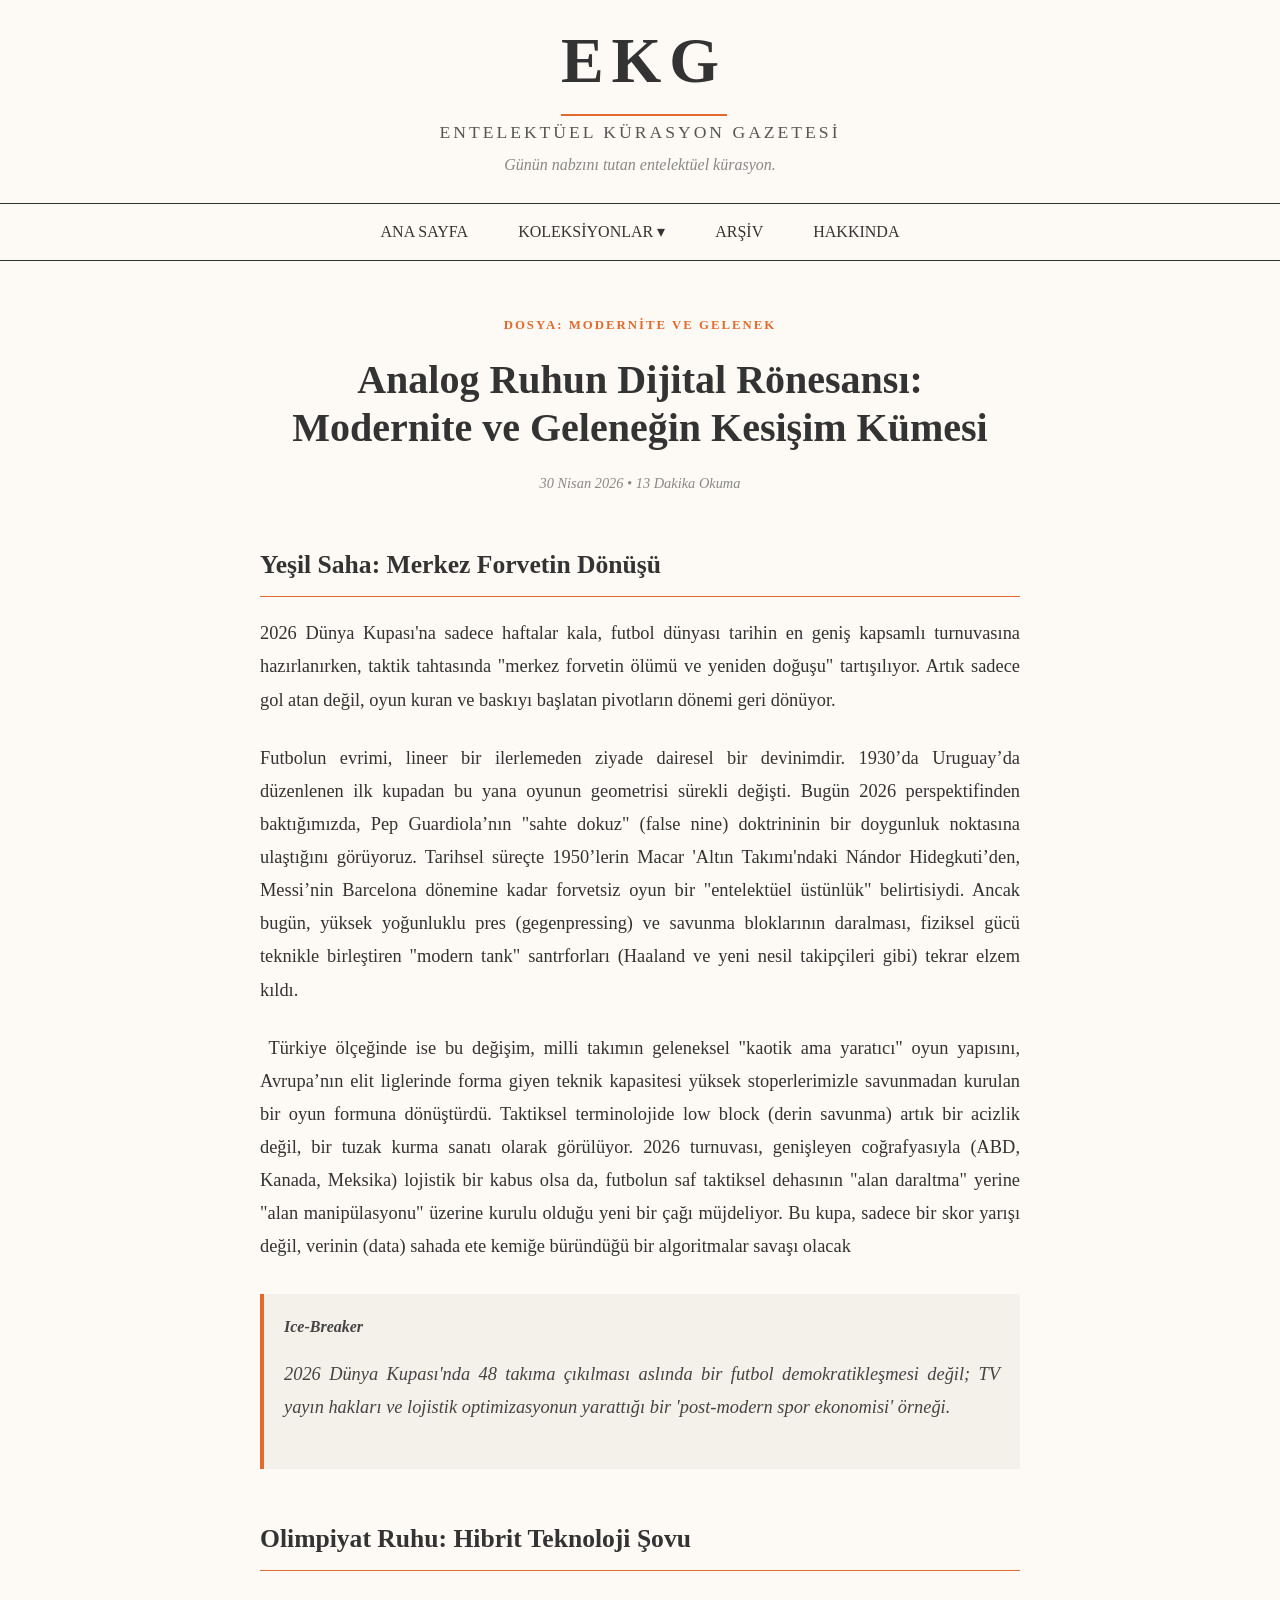
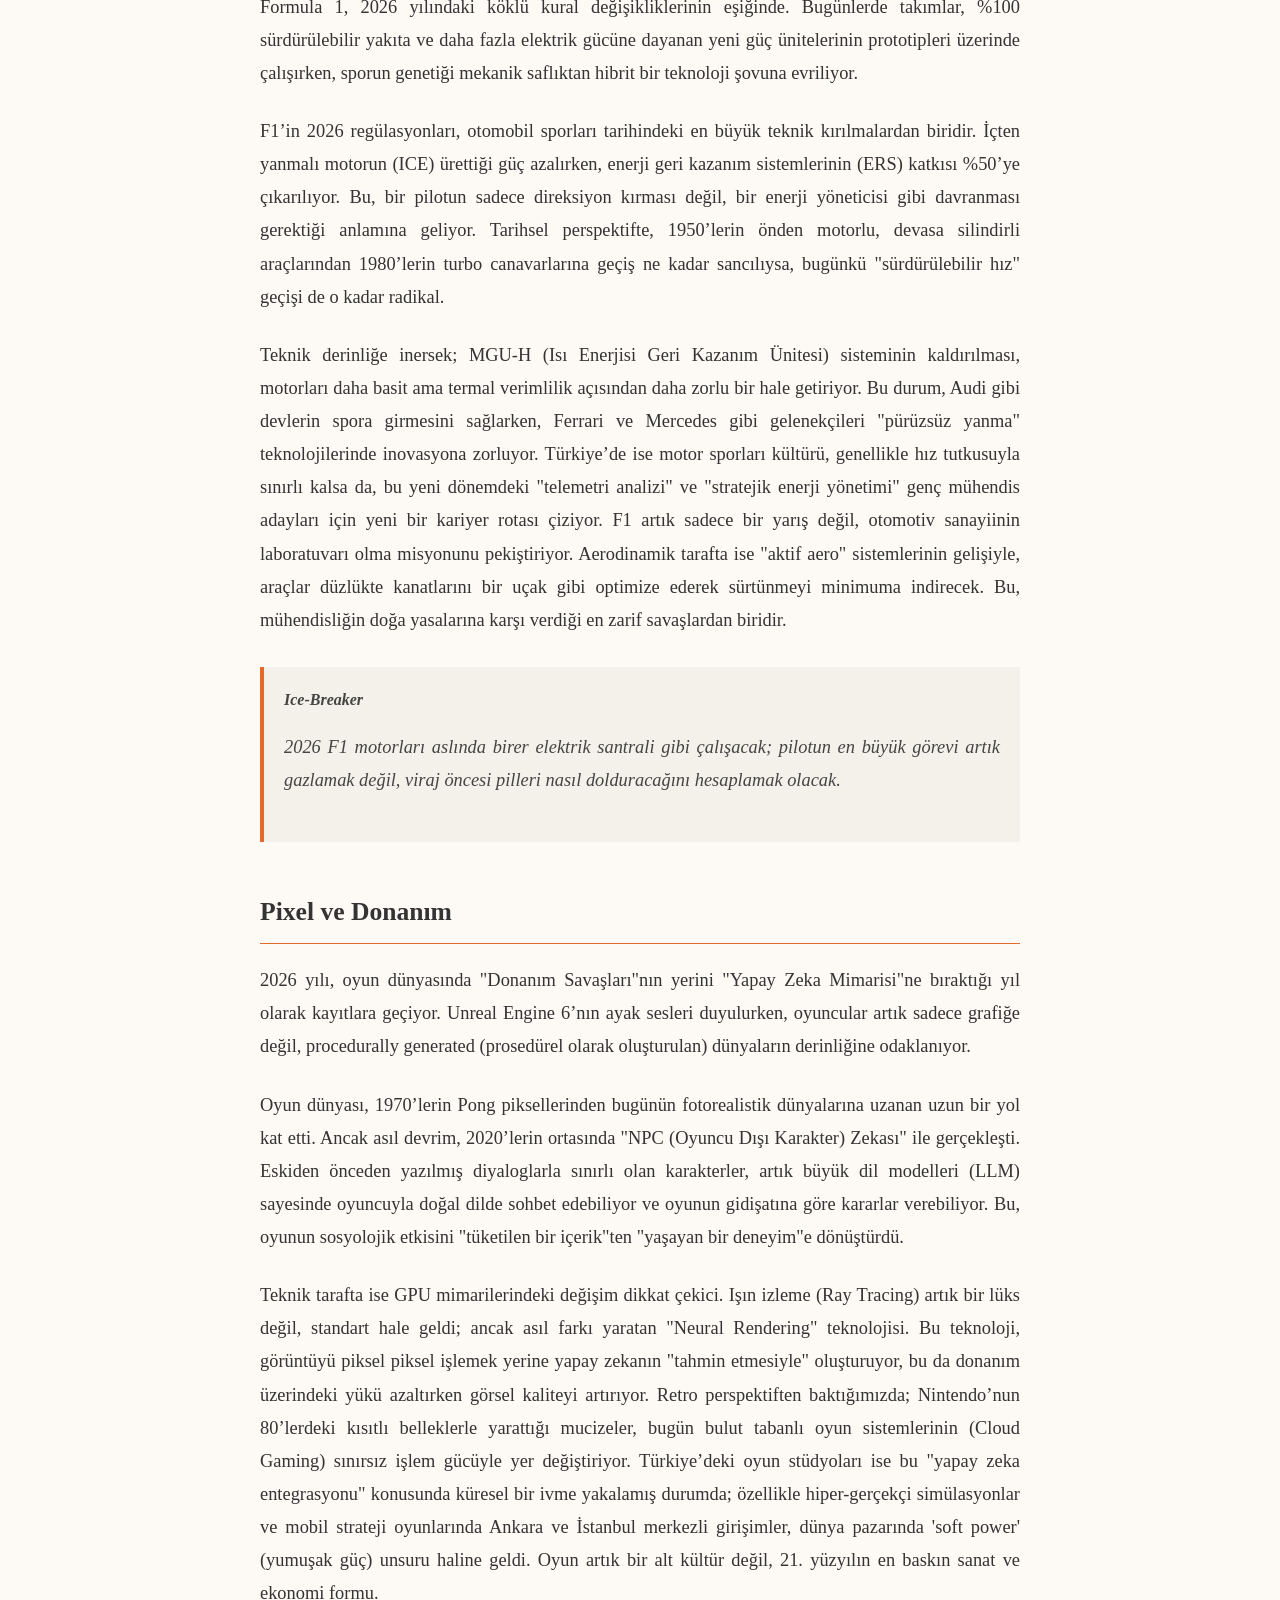
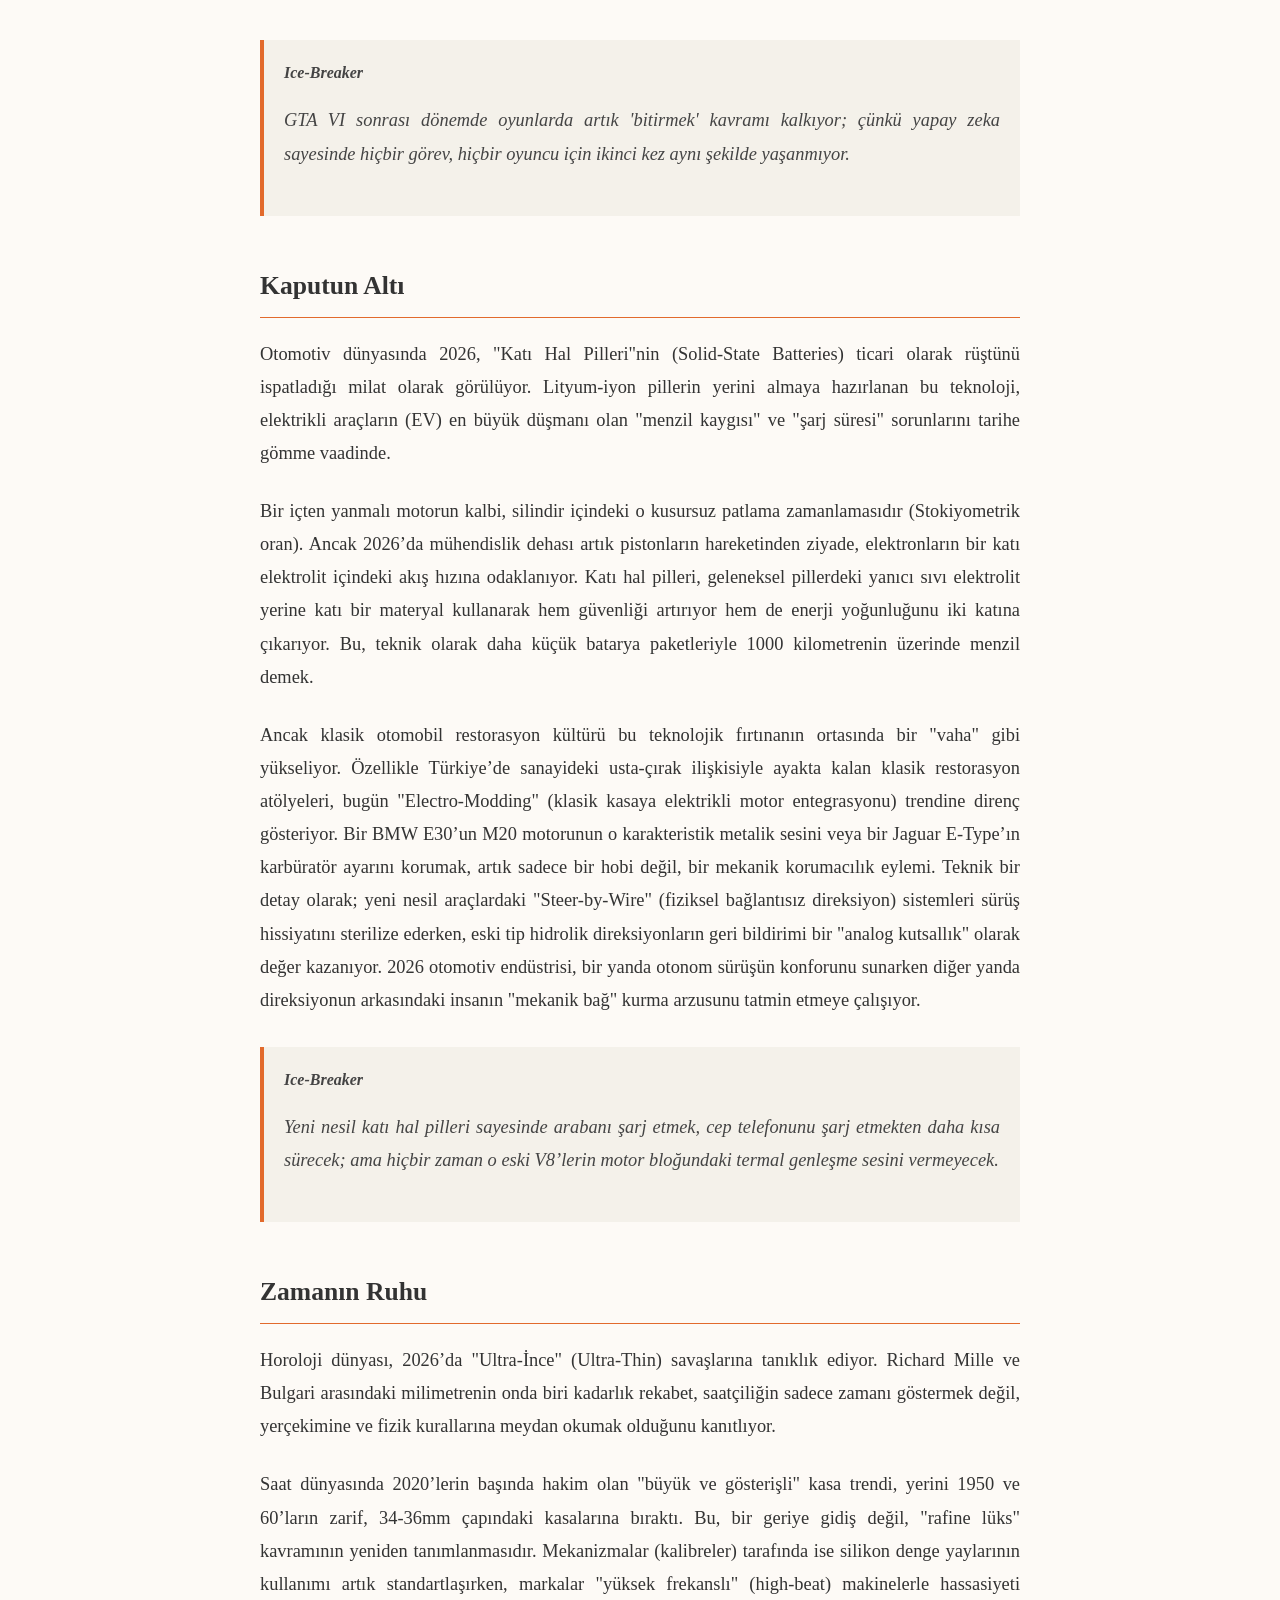
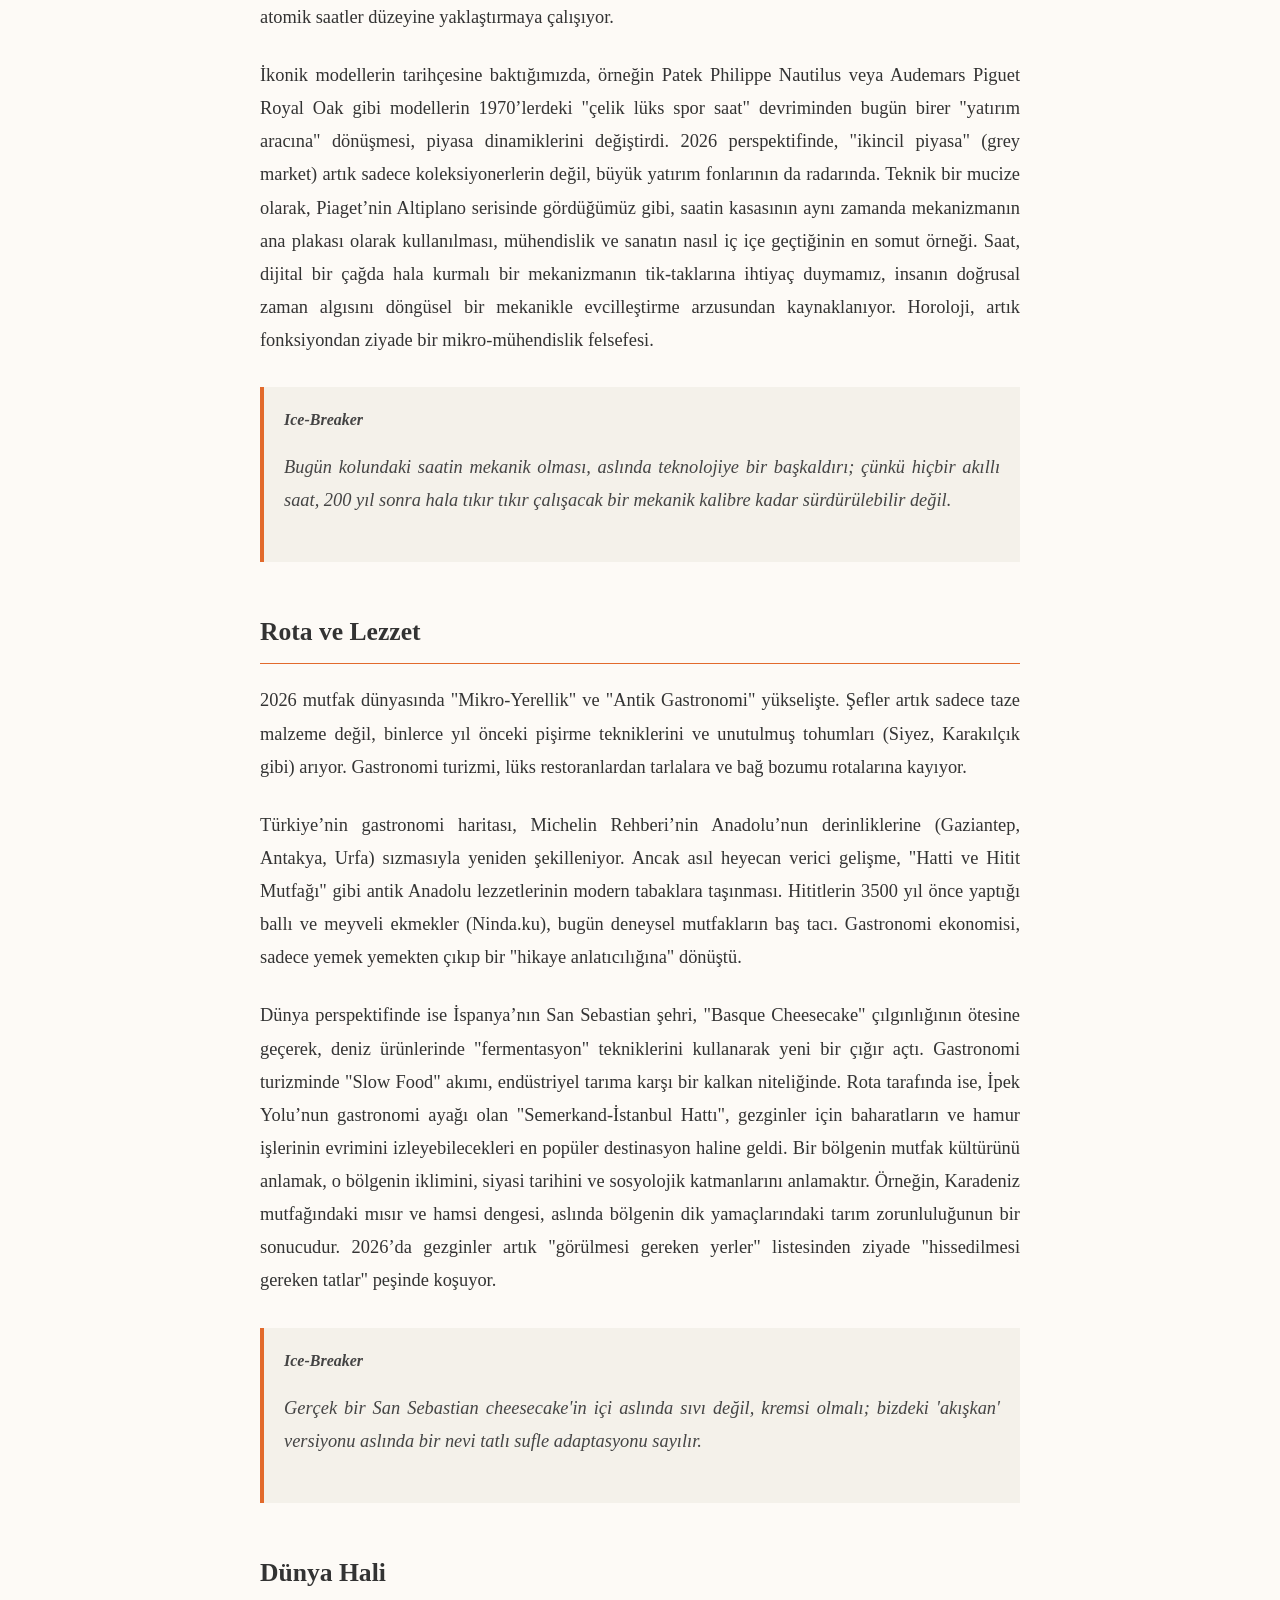
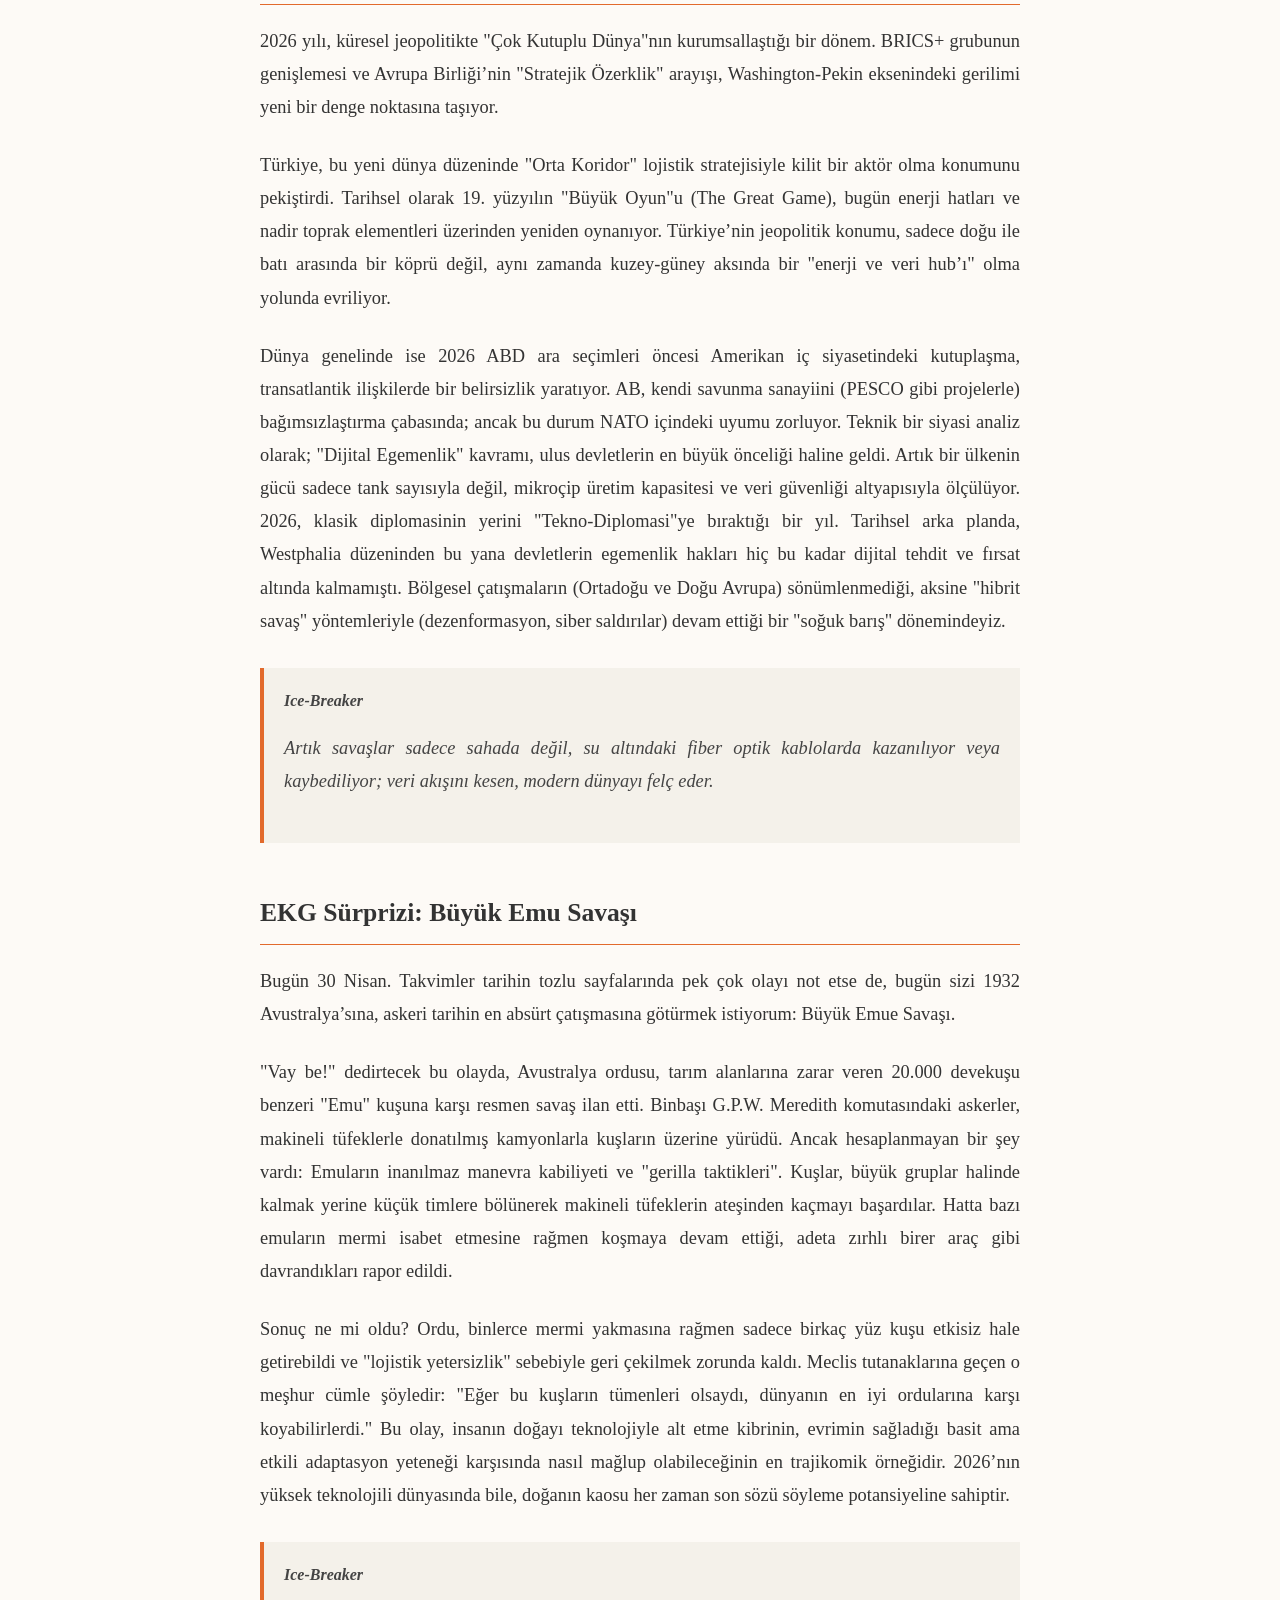
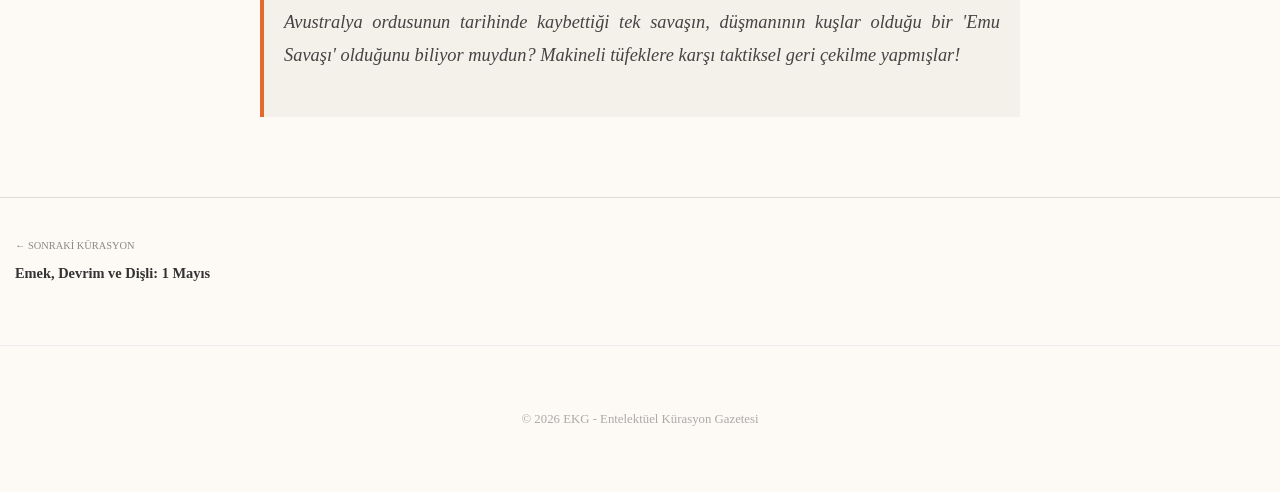
==== commit 9727d08a: "update-post-navigation" ====
--- a/yazilar/analog-ruhun-dijital-ronesansi.html
+++ b/yazilar/analog-ruhun-dijital-ronesansi.html
@@ -146,6 +146,13 @@
 
         </div>
     </main>
+    
+    <nav class="post-navigation">
+        <a href="yazi-iki.html" class="nav-link nav-next">
+            <span class="nav-label">← Sonraki Kürasyon</span>
+            <span class="nav-title">Emek, Devrim ve Dişli: 1 Mayıs</span>
+        </a>
+    </nav>
 
     <footer>
         <p>&copy; 2026 EKG - Entelektüel Kürasyon Gazetesi</p>
--- a/style.css
+++ b/style.css
@@ -24,34 +24,26 @@
     background-color: #fdfaf6;
 }
 
-header h1 {
-    font-size: 4.5rem;
+/* --- SADECE LOGO İÇİN NABIZ (PULSE) --- */
+.site-title {
+    font-size: 4rem;
     margin: 0;
     font-weight: bold;
     position: relative;
     display: inline-block;
-    
-    /* --- TAŞMAYI ÖNLEYEN KRİTİK AYARLAR --- */
     letter-spacing: 8px;
-    /* En sondaki harfin sağındaki 8px boşluğu telafi edip bloğu tam merkeze çeker */
-    margin-right: -8px; 
+    margin-right: -8px;
+    /* Hayalet boşluğu sıfırlar */
     padding: 0;
 }
 
-/* Nabız Çizgisi */
-header h1::after {
+.site-title::after {
     content: "";
     display: block;
-    /* Artık bounding box düzeldiği için tam %100 kullanabiliriz */
-    width: (100% - 8px);
-    margin: 2px auto 0;
+    width: 100%;
     height: 2px;
     background: #e26a2c;
-    
-    /* --- BOŞLUĞU DARALTAN AYAR --- */
-    /* 12px olan boşluğu 2px'e indirdik, tam harflerin dibine çektik */
-    margin: 2px auto 0; 
-    
+    margin: 2px auto 0;
     animation: real-heartbeat 5s infinite ease-in-out;
     transform-origin: center;
 }
@@ -496,4 +488,121 @@
     font-style: italic;
     color: #444;
     font-size: 1rem;
-}+}
+
+/* Yazı sayfasındaki başlıkta animasyonu durdurur */
+.article-header h1 {
+    animation: none !important;
+    position: relative;
+    display: block;
+}
+
+.article-header h1::after {
+    content: none !important;
+    /* Hareketli çizgiyi tamamen yok eder */
+}
+
+/* ============================================================
+   EKG ANALOG SAYFA KIVRILMA - CERRAHİ DÜZENLEME (SAĞ ALT)
+   ============================================================ */
+
+.post-card, .main-featured {
+    position: relative;
+    overflow: hidden;
+    /* Kartın ana zemini: Antik Kağıt tonu */
+    background-color: #f9f7f2; 
+    transition: all 0.4s cubic-bezier(0.25, 0.46, 0.45, 0.94);
+}
+
+.post-card::before, .main-featured::before {
+    content: "";
+    position: absolute;
+    bottom: 0;
+    right: 0;
+    width: 0;
+    height: 0;
+    
+    /* GRADIENT SİHRİ: 
+       45 derecelik açıda %50'ye kadar şeffaf (alt zemin görünür), 
+       tam %50'de kağıdın arka yüzü başlar. 
+       Böylece çizgi kartın ortasına uzanmaz, sadece üçgende kalır.
+    */
+    background: linear-gradient(135deg, 
+        transparent 50%, 
+        #e0ddd5 50%,  /* Kıvrımın iç/arka yüzü (biraz daha gri/koyu) */
+        #f4f1ea 100%   /* Kıvrımın en ucu */
+    );
+    
+    transition: all 0.4s ease;
+    z-index: 5;
+    
+    /* Kıvrımın altına düşen o asude gölge */
+    box-shadow: -3px -3px 8px rgba(0, 0, 0, 0.1);
+}
+
+/* HOVER: KÖŞE KIVRILIR */
+.post-card:hover::before, .main-featured:hover::before {
+    width: 50px;
+    height: 50px;
+}
+
+/* ACTIVE: TIKLAYINCA KAĞIT BİRAZ DAHA LİFT EDİLİR */
+.post-card:active::before, .main-featured:active::before {
+    width: 65px;
+    height: 65px;
+    box-shadow: -5px -5px 12px rgba(0, 0, 0, 0.15);
+}
+
+/* --- MAKALE İÇİ METİN LİNKLERİ (ATIFLAR) --- */
+
+.article-body a {
+    color: #e26a2c !important; /* İmza turuncumuz */
+    font-weight: 600; /* Biraz daha kalın durması için */
+    text-decoration: none;
+    border-bottom: 1px solid rgba(226, 106, 44, 0.3); /* Çok ince, zarif bir alt çizgi */
+    transition: all 0.3s ease;
+}
+
+.article-body a:hover {
+    color: #333 !important; /* Üzerine gelince koyulaşsın */
+    border-bottom: 1px solid #e26a2c; /* Alt çizgi belirginleşsin */
+    background-color: rgba(226, 106, 44, 0.05); /* Çok hafif bir arka plan vurgusu */
+}
+
+/* --- YAZI NAVİGASYON OKLARI --- */
+.post-navigation {
+    display: flex;
+    justify-content: space-between;
+    margin-top: 80px;
+    padding-top: 40px;
+    border-top: 1px solid #ddd;
+    font-family: 'Playfair Display', serif;
+}
+
+.nav-link {
+    text-decoration: none;
+    color: #333;
+    transition: all 0.3s ease;
+    max-width: 45%;
+}
+
+.nav-link:hover {
+    color: #e26a2c;
+}
+
+.nav-label {
+    display: block;
+    font-size: 0.65rem;
+    color: #888;
+    text-transform: uppercase;
+    margin-bottom: 5px;
+}
+
+.nav-title {
+    font-weight: bold;
+    font-size: 0.9rem;
+}
+
+/* Sağ ve Sol hizalamaları */
+.nav-next { text-align: left; padding-left: 15px;}
+.nav-prev { text-align: right; padding-right: 15px;}
